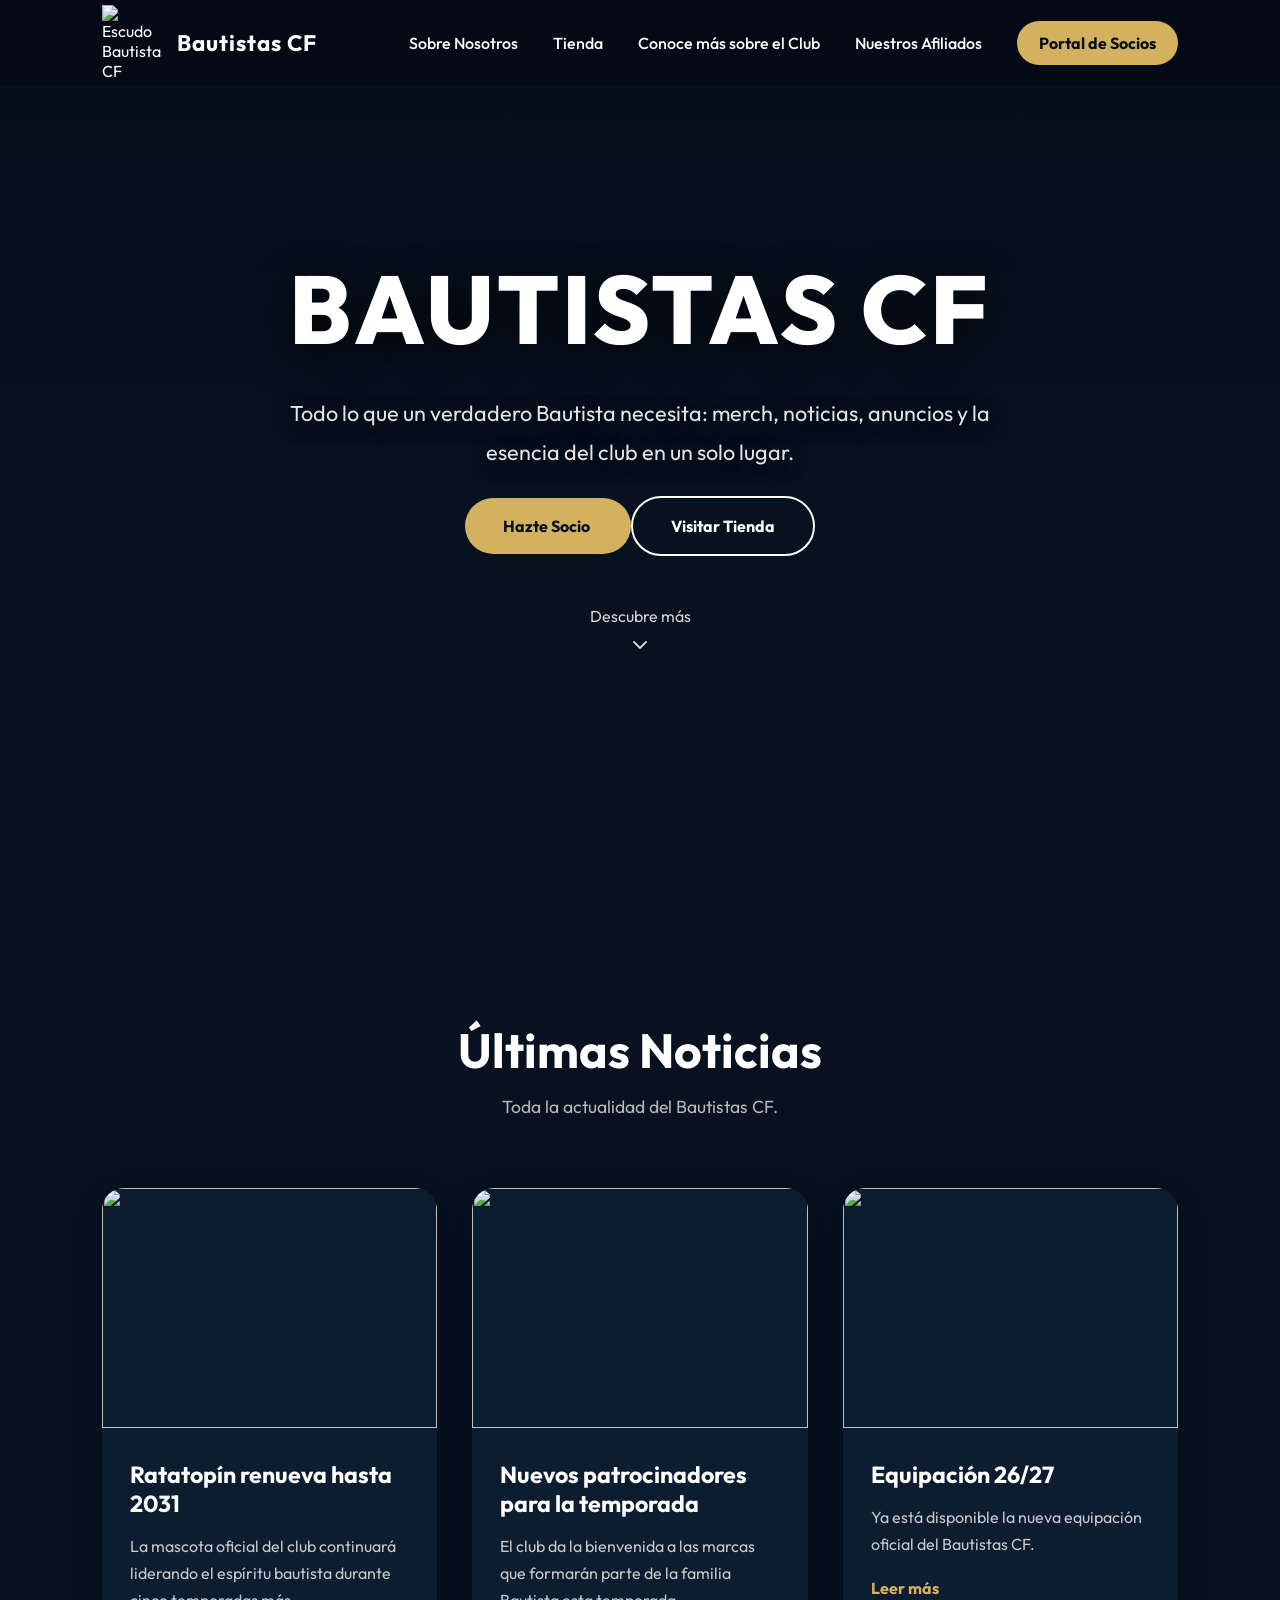
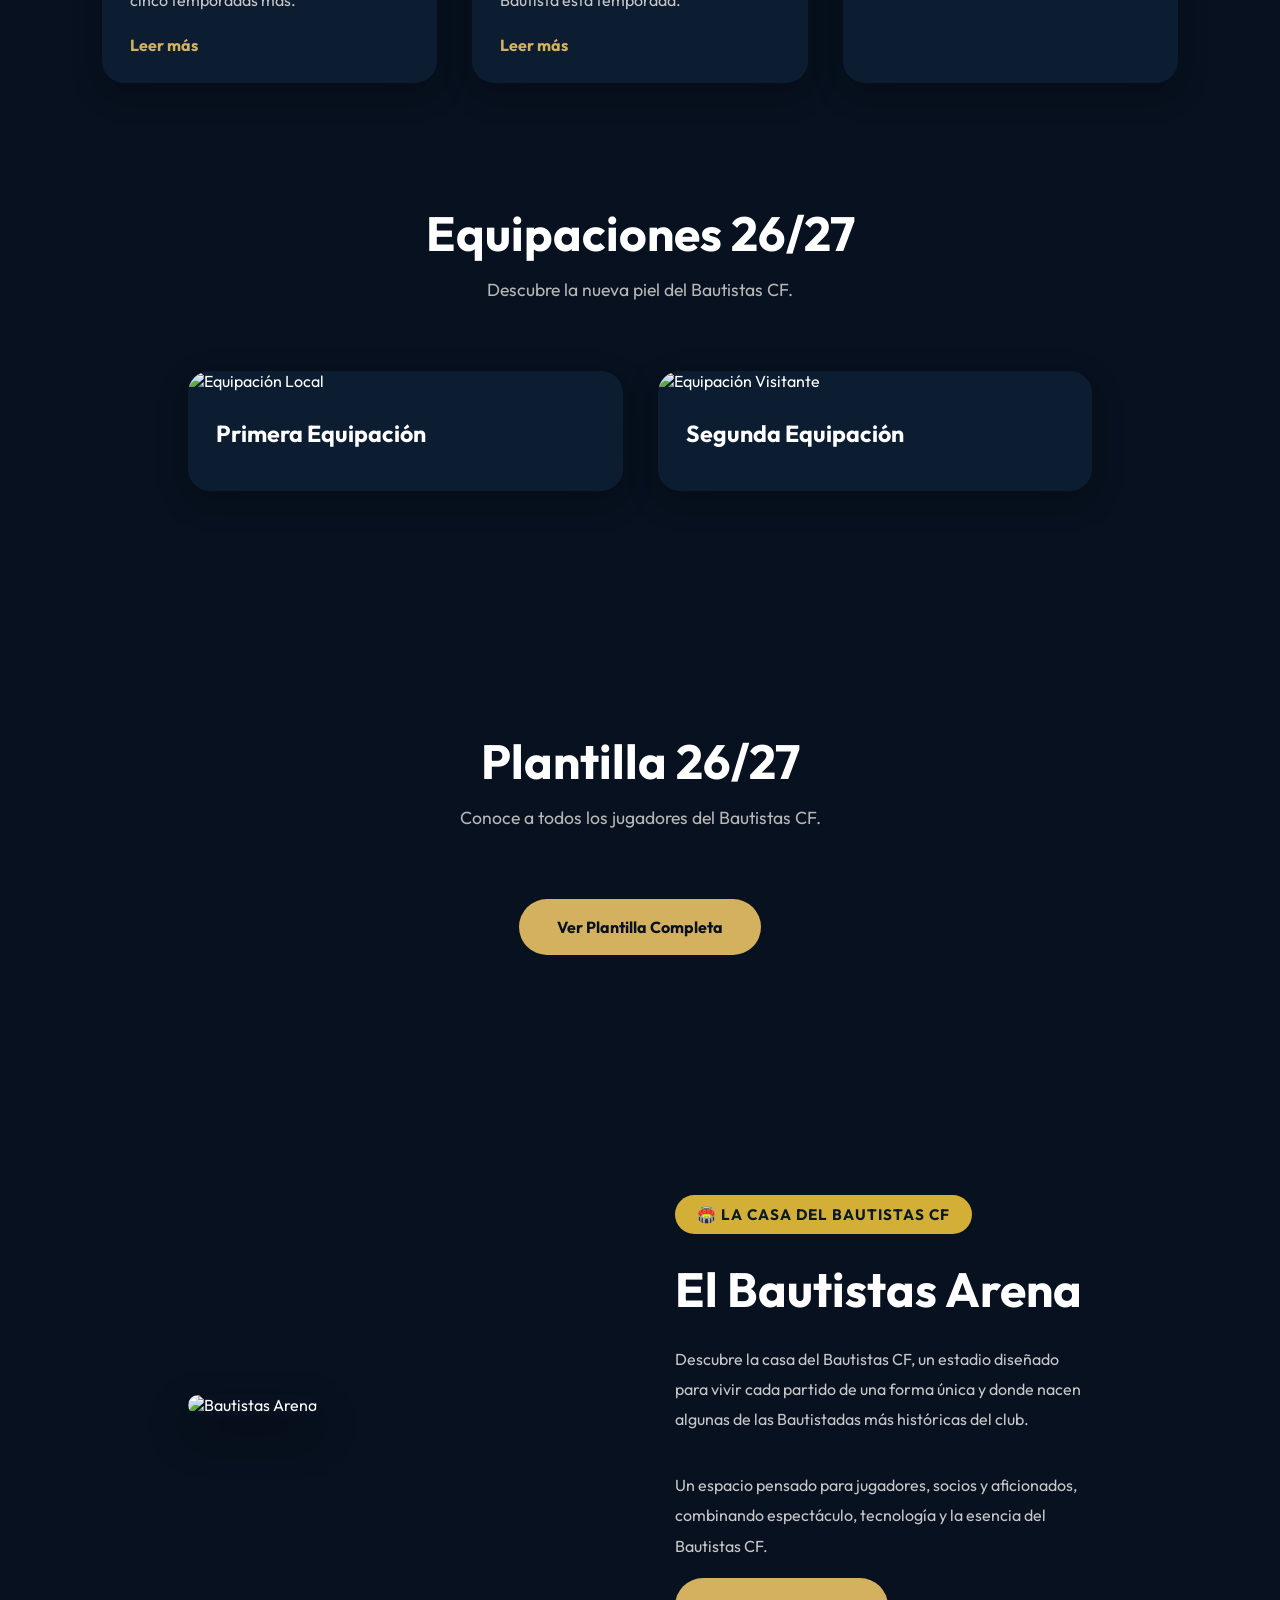
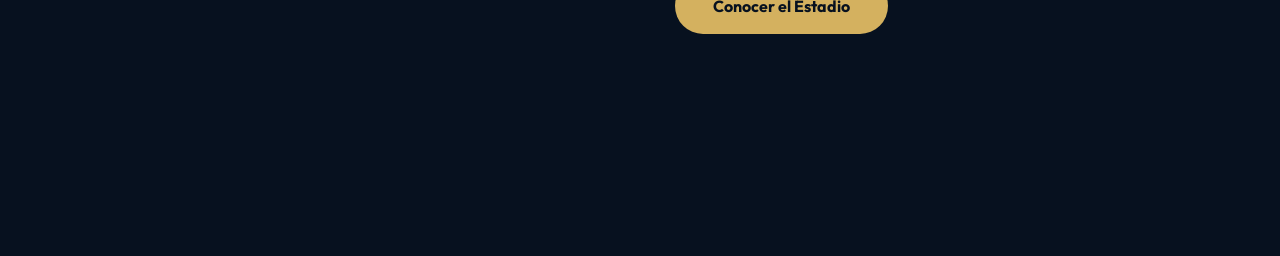
==== index.html @ 4113c3c7 "Add files via upload" ====
<!DOCTYPE html>
<html lang="es">

<head>
    <meta charset="UTF-8">
    <meta name="viewport" content="width=device-width, initial-scale=1.0">

    <title>Bautistas CF | Web Oficial</title>

    <meta name="description"
        content="Web Oficial de Bautistas CF. Noticias, tienda, estadio, plantilla, portal de socios, Ratatopín, Gordon Thompson y mucho más.">

    <link rel="icon" href="img/escudo.png">

    <!-- Google Fonts -->
    <link rel="preconnect" href="https://fonts.googleapis.com">
    <link rel="preconnect" href="https://fonts.gstatic.com" crossorigin>

    <link
        href="https://fonts.googleapis.com/css2?family=Outfit:wght@300;400;500;600;700;800&display=swap"
        rel="stylesheet">

    <!-- CSS -->
    <link rel="stylesheet" href="style.css">

    <!-- ICONOS -->
    <link rel="stylesheet"
        href="https://cdnjs.cloudflare.com/ajax/libs/font-awesome/6.7.2/css/all.min.css">
</head>

<body>

    <!-- ================= NAVBAR ================= -->

    <header class="navbar">

        <div class="logo">

            <img src="img/escudo.png" alt="Escudo Bautistas CF">

            <span>Bautistas CF</span>

        </div>

        <nav>

            <ul>

                <li><a href="#sobre">Sobre Nosotros</a></li>

                <li><a href="pages/tienda.html">Tienda</a>

                <li><a href="#club">Conoce más sobre el Club</a></li>

                <li><a href="#afiliados">Nuestros Afiliados</a></li>

                <li><a href="pages/portal.html" class="portal-btn">Portal de Socios</a></li>

            </ul>

        </nav>

    </header>

    <!-- ================= HERO ================= -->

   <section class="hero">

    <div class="hero-overlay"></div>

    <div class="hero-content">

        <h1>BAUTISTAS CF</h1>

        <p>
            Todo lo que un verdadero Bautista necesita:
            merch, noticias, anuncios y la esencia del club
            en un solo lugar.
        </p>

        <div class="hero-buttons">

            <a href="pages/portal.html" class="btn-primary">
                Hazte Socio
            </a>

            <a href="#tienda" class="btn-secondary">
                Visitar Tienda
            </a>

        </div>

        <div class="scroll-indicator">

            <span>Descubre más</span>

            <i class="fa-solid fa-chevron-down"></i>

        </div>

    </div>

</section>

    <!-- ================= NOTICIAS ================= -->

    <section class="section" id="noticias">

        <div class="section-title">

            <h2>Últimas Noticias</h2>

            <p>
                Toda la actualidad del Bautistas CF.
            </p>

        </div>

        <div class="cards">

            <article class="card">

                <img src="img/noticia1.png" alt="">

                <div class="card-content">

                    <h3>Ratatopín renueva hasta 2031</h3>

                    <p>
                        La mascota oficial del club continuará liderando el espíritu bautista durante cinco temporadas más.
                    </p>

                    <a href="pages2/noticia1.html">Leer más</a>

                </div>

            </article>

            <article class="card">

                <img src="img/noticia2.png" alt="">

                <div class="card-content">

                    <h3>Nuevos patrocinadores para la temporada</h3>

                    <p>
                        El club da la bienvenida a las marcas que formarán parte de la familia Bautista esta temporada.
                    </p>

                    <a href="pages2/noticia2.html">Leer más</a>

                </div>

            </article>

            <article class="card">

                <img src="img/noticia3.png" alt="">

                <div class="card-content">

                    <h3>Equipación 26/27</h3>

                    <p>
                        Ya está disponible la nueva equipación oficial del Bautistas CF.
                    </p>

                    <a href="pages2/noticia3.html">Leer más</a>

                </div>

            </article>

        </div>

    <!-- ================= EQUIPACIONES ================= -->

    <section class="section" id="equipaciones">

        <div class="section-title">

            <h2>Equipaciones 26/27</h2>

            <p>
                Descubre la nueva piel del Bautistas CF.
            </p>

        </div>

        <div class="cards">

            <article class="card">

                <img src="img/equipacion.1.png" alt="Equipación Local">

                <div class="card-content">

                    <h3>Primera Equipación</h3>

                </div>

            </article>

            <article class="card">

                <img src="img/equipacion.2.png" alt="Equipación Visitante">

                <div class="card-content">

                    <h3>Segunda Equipación</h3>

                </div>

            </article>

        </div>

    </section>

    <!-- ================= PLANTILLA ================= -->

    <section class="section" id="plantilla">

        <div class="section-title">

            <h2>Plantilla 26/27</h2>

            <p>
                Conoce a todos los jugadores del Bautistas CF.
            </p>

        </div>

        <div class="center-button">

            <a href="pages/plantilla.html" class="btn-primary">

                Ver Plantilla Completa

            </a>

        </div>

    </section>

    <!-- ================= ESTADIO ================= -->

<section class="section" id="estadio">

    <div class="two-columns">

        <div class="estadio-imagen">

            <img
                src="img/estadio.png"
                alt="Bautistas Arena">

        </div>


        <div class="estadio-info">

            <span class="tag-tienda">
                🏟️ LA CASA DEL BAUTISTAS CF
            </span>

            <h2>El Bautistas Arena</h2>

            <p>
                Descubre la casa del Bautistas CF, un estadio diseñado para
                vivir cada partido de una forma única y donde nacen algunas
                de las Bautistadas más históricas del club.
            </p>

            <p>
                Un espacio pensado para jugadores, socios y aficionados,
                combinando espectáculo, tecnología y la esencia del Bautistas CF.
            </p>

            <a
                href="pages/estadio.html"
                class="btn-primary">

                Conocer el Estadio

            </a>

        </div>

    </div>

</section>
---- style.css ----
/* ===========================================
   BAUTISTAS CF - WEB OFICIAL
=========================================== */

*{
    margin:0;
    padding:0;
    box-sizing:border-box;
}

html{
    scroll-behavior:smooth;
}

body{
    font-family:'Outfit',sans-serif;
    background:#07111f;
    color:#ffffff;
    overflow-x:hidden;
}

/* Scroll */

::-webkit-scrollbar{
    width:10px;
}

::-webkit-scrollbar-track{
    background:#08192c;
}

::-webkit-scrollbar-thumb{
    background:#1d4d8f;
    border-radius:20px;
}

::-webkit-scrollbar-thumb:hover{
    background:#2d6cc0;
}

/* ================= NAVBAR ================= */

.navbar{
    position:fixed;
    top:0;
    left:0;
    width:100%;
    height:85px;
    display:flex;
    justify-content:space-between;
    align-items:center;
    padding:0 8%;
    background:rgba(5,10,20,.75);
    backdrop-filter:blur(15px);
    z-index:1000;
    transition:.4s;
}

.logo{
    display:flex;
    align-items:center;
    gap:15px;
}

.logo img{
    width:60px;
}

.logo span{
    font-size:1.4rem;
    font-weight:700;
    letter-spacing:1px;
}

nav ul{
    display:flex;
    gap:35px;
    list-style:none;
}

nav a{
    color:white;
    text-decoration:none;
    font-weight:500;
    transition:.3s;
}

nav a:hover{
    color:#d4b15f;
}

.portal-btn{
    padding:12px 22px;
    background:#d4b15f;
    color:#07111f;
    border-radius:40px;
    font-weight:700;
}

.portal-btn:hover{
    transform:translateY(-3px);
}

/* ================= HERO ================= */

.hero{
    position:relative;
    min-height:100vh;
    display:flex;
    justify-content:center;
    align-items:center;
    text-align:center;
    overflow:hidden;
    background:url("img/hero-bg.png") center 20%/cover no-repeat;
}

.hero::before{
    content:"";
    position:absolute;
    inset:0;
    background:linear-gradient(
        to bottom,
        rgba(5,12,22,.70),
        rgba(7,17,31,.82),
        rgba(7,17,31,.96)
    );
}

.hero-overlay{
    display:none;
}

.hero-content{
    position:relative;
    z-index:5;
    width:90%;
    max-width:900px;
    animation:fadeUp 1.2s ease;
}

.hero h1{
    font-size:6rem;
    font-weight:800;
    letter-spacing:3px;
    margin-bottom:25px;
    text-shadow:0 10px 40px rgba(0,0,0,.8);
}

.hero p{
    font-size:1.35rem;
    line-height:1.8;
    max-width:700px;
    margin:0 auto 45px;
    color:#e4e4e4;
    text-shadow:0 5px 20px rgba(0,0,0,.8);
}
/* Botones */

.btn-primary,
.btn-secondary{
    padding:18px 38px;
    border-radius:50px;
    text-decoration:none;
    font-weight:700;
    transition:.35s;
}

.btn-primary{
    background:#d4b15f;
    color:#07111f;
}

.btn-secondary{
    border:2px solid white;
    color:white;
}

.btn-primary:hover,
.btn-secondary:hover{
    transform:translateY(-6px);
    box-shadow:0 15px 35px rgba(0,0,0,.35);
}

/* Scroll */

.scroll-indicator{
    margin-top:70px;
    display:flex;
    flex-direction:column;
    gap:10px;
    align-items:center;
    color:#d4d4d4;
    animation:bounce 2s infinite;
}

/* ================= SECCIONES ================= */

.section{
    padding:120px 8%;
}

.section-title{
    text-align:center;
    margin-bottom:70px;
}

.section-title h2{
    font-size:3rem;
    margin-bottom:15px;
}

.section-title p{
    color:#b7b7b7;
    font-size:1.1rem;
}/* ================= CARDS ================= */

.cards{
    display:grid;
    grid-template-columns:repeat(auto-fit,minmax(320px,1fr));
    gap:35px;
}

.card,
.product-card{
    background:#0d1d31;
    border-radius:22px;
    overflow:hidden;
    transition:.35s;
    box-shadow:0 10px 30px rgba(0,0,0,.25);
}

.card:hover,
.product-card:hover{
    transform:translateY(-12px);
    box-shadow:0 20px 45px rgba(0,0,0,.45);
}

.card img,
.product-card img{
    width:100%;
    height:240px;
    object-fit:cover;
}

.card-content{
    padding:28px;
}

.card-content h3{
    margin-bottom:15px;
    font-size:1.45rem;
}

.card-content p{
    color:#c7c7c7;
    line-height:1.7;
    margin-bottom:20px;
}

.card-content a{
    color:#d4b15f;
    text-decoration:none;
    font-weight:700;
}

.product-card{
    text-align:center;
    padding-bottom:30px;
}

.product-card h3{
    margin:25px 20px 10px;
    font-size:1.4rem;
}

.product-card span{
    display:block;
    color:#d4b15f;
    font-size:1.2rem;
    font-weight:700;
    margin-bottom:25px;
}

.product-card a{
    display:inline-block;
    padding:14px 30px;
    border-radius:40px;
    background:#d4b15f;
    color:#07111f;
    text-decoration:none;
    font-weight:700;
    transition:.3s;
}

.product-card a:hover{
    transform:scale(1.05);
}

/* ================= DOS COLUMNAS ================= */

.two-columns{
    display:grid;
    grid-template-columns:1fr 1fr;
    gap:70px;
    align-items:center;
}

.two-columns img{
    width:100%;
    border-radius:25px;
    box-shadow:0 20px 40px rgba(0,0,0,.35);
}

.two-columns h2{
    font-size:3rem;
    margin-bottom:25px;
}

.two-columns p{
    color:#c7c7c7;
    line-height:1.9;
    margin-bottom:35px;
}

.center-button{
    display:flex;
    justify-content:center;
}

/* ================= FOOTER ================= */

footer{
    background:#050d18;
    padding:60px 8%;
    text-align:center;
    border-top:1px solid rgba(255,255,255,.08);
}

footer h3{
    margin-bottom:15px;
    font-size:1.8rem;
}

footer p{
    color:#a9a9a9;
    margin-bottom:12px;
}

footer a{
    color:#d4b15f;
    text-decoration:none;
}

footer a:hover{
    text-decoration:underline;
}

/* ================= ANIMACIONES ================= */

@keyframes float{

    0%{
        transform:translateY(0px);
    }

    50%{
        transform:translateY(-12px);
    }

    100%{
        transform:translateY(0px);
    }

}

@keyframes bounce{

    0%,20%,50%,80%,100%{
        transform:translateY(0);
    }

    40%{
        transform:translateY(-10px);
    }

    60%{
        transform:translateY(-5px);
    }

}

/* ================= RESPONSIVE ================= */

@media(max-width:1100px){

    .navbar{
        padding:0 5%;
    }

    nav ul{
        gap:18px;
    }

}

@media(max-width:900px){

    .hero h1{
        font-size:3.3rem;
    }

    .hero-logo{
        width:170px;
    }

    .two-columns{
        grid-template-columns:1fr;
    }

    .navbar{
        flex-direction:column;
        height:auto;
        padding:20px;
    }

    nav ul{
        flex-wrap:wrap;
        justify-content:center;
        margin-top:20px;
    }

}

@media(max-width:600px){

    .hero h1{
        font-size:2.6rem;
    }

    .hero p{
        font-size:1rem;
    }

    .section{
        padding:90px 6%;
    }

    .section-title h2{
        font-size:2.2rem;
    }

    .btn-primary,
    .btn-secondary{
        width:100%;
        text-align:center;
    }

}
/*====================================================

            PÁGINA DE NOTICIAS

====================================================*/

.hero-noticia{
    position:relative;
    width:100%;
    height:70vh;
    overflow:hidden;
    display:flex;
    justify-content:center;
    align-items:flex-end;
}

.hero-noticia img{
    position:absolute;
    inset:0;
    width:100%;
    height:100%;
    object-fit:cover;
}

.hero-noticia-overlay{
    position:relative;
    z-index:2;
    width:100%;
    padding:80px 10%;
    background:linear-gradient(to top,
    rgba(6,12,22,.96),
    rgba(6,12,22,.55),
    transparent);
}

.categoria{
    display:inline-block;
    padding:8px 18px;
    background:#d4b15f;
    color:#08111d;
    font-weight:700;
    border-radius:30px;
    margin-bottom:20px;
    letter-spacing:.5px;
}

.hero-noticia h1{
    font-size:3.7rem;
    line-height:1.15;
    margin-bottom:20px;
}

.descripcion{
    max-width:800px;
    font-size:1.25rem;
    color:#d8d8d8;
    line-height:1.7;
    margin-bottom:30px;
}

.info-noticia{
    display:flex;
    gap:30px;
    flex-wrap:wrap;
    color:#bdbdbd;
    font-size:1rem;
}

.info-noticia span{
    display:flex;
    align-items:center;
    gap:8px;
}/*====================================================

        CONTENIDO DE LA NOTICIA

====================================================*/

.contenido-noticia{

    width:90%;
    max-width:950px;
    margin:80px auto;

}

.contenido-noticia p{

    font-size:1.15rem;
    line-height:2;
    color:#d9d9d9;
    margin-bottom:30px;

}

.contenido-noticia h2{

    font-size:2rem;
    margin:60px 0 25px;
    color:white;

}

.contenido-noticia strong{

    color:#d4b15f;

}

.contenido-noticia img{

    width:100%;
    border-radius:20px;
    margin:40px 0;
    box-shadow:0 20px 45px rgba(0,0,0,.35);

}

blockquote{

    margin:50px 0;
    padding:35px;
    border-left:5px solid #d4b15f;
    background:#0f1d2f;
    border-radius:15px;
    font-size:1.35rem;
    line-height:1.8;
    font-style:italic;
    color:#ffffff;

}

.volver{

    margin-top:70px;
    text-align:center;

}

.volver .btn-primary{

    display:inline-block;
    text-decoration:none;

}

/*====================================================

            ANIMACIONES

====================================================*/

.hero-noticia img{

    animation:zoomHero 12s ease-in-out infinite alternate;

}

.hero-noticia-overlay{

    animation:fadeUp 1s ease;

}

.contenido-noticia{

    animation:fadeUp .8s ease;

}

@keyframes zoomHero{

    from{

        transform:scale(1);

    }

    to{

        transform:scale(1.08);

    }

}

/*====================================================

            RESPONSIVE

====================================================*/

@media(max-width:900px){

    .hero-noticia{

        height:60vh;

    }

    .hero-noticia h1{

        font-size:2.5rem;

    }

    .descripcion{

        font-size:1.05rem;

    }

    .contenido-noticia p{

        font-size:1.05rem;

    }

}

@media(max-width:600px){

    .hero-noticia{

        height:55vh;

    }

    .hero-noticia-overlay{

        padding:50px 7%;

    }

    .hero-noticia h1{

        font-size:2rem;

    }

    blockquote{

        padding:25px;
        font-size:1.1rem;

    }

}
/*====================================================

            HERO TIENDA

====================================================*/

.hero-tienda{

    position:relative;
    width:100%;
    height:75vh;

    display:flex;
    justify-content:center;
    align-items:center;

    overflow:hidden;

    background:url("../img/tienda-banner.jpg") center center/cover no-repeat;

}

.hero-tienda::before{

    content:"";
    position:absolute;
    inset:0;

    background:linear-gradient(
        rgba(5,15,30,.75),
        rgba(5,15,30,.55),
        rgba(5,15,30,.88)
    );

}

.hero-tienda-overlay{

    position:relative;
    z-index:2;

    width:90%;
    max-width:900px;

    text-align:center;

}

.tag-tienda{

    display:inline-block;

    padding:10px 22px;

    margin-bottom:25px;

    border-radius:40px;

    background:#d4af37;

    color:#081827;

    font-weight:700;

    letter-spacing:1px;

    font-size:.95rem;

}

.hero-tienda h1{

    font-size:4.2rem;

    color:white;

    margin-bottom:25px;

    line-height:1.15;

}

.hero-tienda p{

    max-width:750px;

    margin:0 auto 40px;

    color:#d9d9d9;

    font-size:1.25rem;

    line-height:1.8;

}

.hero-tienda .btn-primary{

    padding:16px 40px;

    font-size:1.05rem;

    border-radius:50px;

}

/*====================================================

        EFECTOS HERO

====================================================*/

.hero-tienda{

    animation:zoomHero 12s ease-in-out infinite alternate;

}

.hero-tienda h1{

    animation:fadeUp .8s ease;

}

.hero-tienda p{

    animation:fadeUp 1s ease;

}

.hero-tienda .btn-primary{

    animation:fadeUp 1.2s ease;

}/*====================================================

            TARJETAS DE PRODUCTOS

====================================================*/

.product-card{

    position:relative;

    background:#0f1d2f;

    border:1px solid rgba(255,255,255,.05);

    border-radius:22px;

    overflow:hidden;

    text-align:center;

    transition:.35s;

    box-shadow:0 10px 30px rgba(0,0,0,.25);

}

.product-card:hover{

    transform:translateY(-10px);

    box-shadow:0 25px 45px rgba(0,0,0,.45);

    border-color:#d4af37;

}

.product-card img{

    width:100%;

    height:280px;

    object-fit:cover;

    transition:.4s;

}

.product-card:hover img{

    transform:scale(1.05);

}

.product-card h3{

    color:#fff;

    font-size:1.3rem;

    margin:22px 20px 12px;

}

.precio{

    display:block;

    color:#d4af37;

    font-size:1.4rem;

    font-weight:700;

    margin-bottom:22px;

}

.product-card a{

    display:inline-block;

    margin-bottom:28px;

    padding:13px 28px;

    background:#1c6dd0;

    color:white;

    border-radius:40px;

    text-decoration:none;

    font-weight:600;

    transition:.3s;

}

.product-card a:hover{

    background:#d4af37;

    color:#081827;

}

/*====================================================

                ETIQUETAS

====================================================*/

.badge{

    position:absolute;

    top:18px;

    left:18px;

    z-index:10;

    padding:8px 16px;

    border-radius:25px;

    color:white;

    font-size:.8rem;

    font-weight:700;

    letter-spacing:.8px;

}

.nuevo{

    background:#22c55e;

}

.bestseller{

    background:#d4af37;

    color:#081827;

}

.limitado{

    background:#ef4444;

}

.premium{

    background:#8b5cf6;

}

/*====================================================

            GRID PRODUCTOS

====================================================*/

.cards{

    display:grid;

    grid-template-columns:repeat(auto-fit,minmax(260px,1fr));

    gap:35px;

    margin-top:50px;

}/*====================================================

        PRODUCTO DESTACADO

====================================================*/

.producto-destacado{

    width:90%;
    max-width:1400px;

    margin:100px auto;

    display:grid;
    grid-template-columns:1fr 1fr;
    gap:60px;

    align-items:center;

    background:#0f1d2f;

    border-radius:30px;

    padding:60px;

    border:1px solid rgba(255,255,255,.08);

    overflow:hidden;

}

.destacado-texto span{

    display:inline-block;

    padding:8px 18px;

    border-radius:30px;

    background:#d4af37;

    color:#081827;

    font-weight:700;

    margin-bottom:25px;

}

.destacado-texto h2{

    font-size:3rem;

    color:#fff;

    margin-bottom:25px;

}

.destacado-texto p{

    color:#d7d7d7;

    line-height:1.9;

    font-size:1.1rem;

    margin-bottom:35px;

}

.destacado-imagen{

    text-align:center;

}

.destacado-imagen img{

    width:100%;
    max-width:500px;

    border-radius:25px;

    transition:.4s;

    box-shadow:0 20px 40px rgba(0,0,0,.35);

}

.destacado-imagen img:hover{

    transform:scale(1.05) rotate(-2deg);

}

/*====================================================
    BENEFICIOS

====================================================*/

.beneficios{

    width:90%;
    max-width:1200px;

    margin:60px auto 0;

    display:grid;

    grid-template-columns:repeat(auto-fit,minmax(220px,1fr));

    gap:30px;

}

.beneficio{

    background:#0f1d2f;

    border-radius:20px;

    padding:35px 25px;

    text-align:center;

    transition:.35s;

    border:1px solid rgba(255,255,255,.05);

}

.beneficio:hover{

    transform:translateY(-8px);

    border-color:#d4af37;

}

.beneficio i{

    font-size:2.8rem;

    color:#d4af37;

    margin-bottom:20px;

}

.beneficio h3{

    color:#fff;

    font-size:1.25rem;

}

/*====================================================

            RESPONSIVE

====================================================*/

@media(max-width:900px){

    .hero-tienda h1{

        font-size:2.8rem;

    }

    .producto-destacado{

        grid-template-columns:1fr;

        text-align:center;

        padding:40px;

    }

    .destacado-texto h2{

        font-size:2.2rem;

    }

}/*====================================================

            ANIMACIONES

====================================================*/

.product-card,
.beneficio,
.producto-destacado{

    animation:fadeUp .8s ease both;

}

.product-card:nth-child(2){

    animation-delay:.1s;

}

.product-card:nth-child(3){

    animation-delay:.2s;

}

.product-card:nth-child(4){

    animation-delay:.3s;

}

.product-card:hover .precio{

    color:#ffd86b;

}

.product-card:hover h3{

    color:#d4af37;

}

.badge{

    box-shadow:0 8px 18px rgba(0,0,0,.25);

}

/*====================================================

            SCROLLBAR

====================================================*/

::-webkit-scrollbar{

    width:10px;

}

::-webkit-scrollbar-track{

    background:#081827;

}

::-webkit-scrollbar-thumb{

    background:#d4af37;

    border-radius:20px;

}

::-webkit-scrollbar-thumb:hover{

    background:#f1c85d;

}

/*====================================================

            FOOTER TIENDA

====================================================*/

footer{

    margin-top:100px;

    padding:60px 20px;

    text-align:center;

    background:#06111d;

    border-top:1px solid rgba(255,255,255,.08);

}

footer h3{

    color:#fff;

    font-size:2rem;

    margin-bottom:15px;

}

footer p{

    color:#a9b2be;

    margin:8px 0;

}

/*====================================================

            RESPONSIVE EXTRA

====================================================*/

@media (max-width:768px){

    .hero-tienda{

        height:60vh;

    }

    .hero-tienda h1{

        font-size:2.3rem;

    }

    .hero-tienda p{

        font-size:1rem;

        line-height:1.7;

    }

    .cards{

        grid-template-columns:1fr;

    }

    .product-card img{

        height:240px;

    }

    .beneficios{

        grid-template-columns:1fr;

    }

    .producto-destacado{

        padding:30px;

    }

}

@media (max-width:480px){

    .hero-tienda{

        height:55vh;

    }

    .hero-tienda h1{

        font-size:1.9rem;

    }

    .tag-tienda{

        font-size:.8rem;

        padding:8px 18px;

    }

    .btn-primary{

        width:100%;

        text-align:center;

    }

}
/* =========================================================
   BAUTISTAS ARENA
   Diseño adaptado al estilo general de Bautistas CF
========================================================= */


/* =========================================================
   HERO
========================================================= */

.stadium-hero {
    min-height: 78vh;
    display: flex;
    align-items: center;
    position: relative;
    overflow: hidden;

    background:
        linear-gradient(
            90deg,
            rgba(8, 24, 39, 0.96) 0%,
            rgba(8, 24, 39, 0.82) 45%,
            rgba(8, 24, 39, 0.35) 100%
        ),
        url("img/estadio.jpg") center / cover no-repeat;
}

.stadium-hero-content {
    max-width: 700px;
    padding: 100px 7%;
}

.stadium-tag {
    display: inline-block;
    margin-bottom: 18px;

    color: #d4af37;

    font-size: 0.8rem;
    font-weight: 700;
    letter-spacing: 2px;
}

.stadium-hero h1 {
    margin: 0 0 25px;

    font-size: clamp(3.5rem, 7vw, 6.5rem);
    line-height: 0.9;
    font-weight: 800;
}

.stadium-hero h1 span {
    color: #d4af37;
}

.stadium-hero p {
    max-width: 520px;

    color: #c3d0da;

    font-size: 1.05rem;
    line-height: 1.7;

    margin-bottom: 30px;
}


/* =========================================================
   BOTÓN
========================================================= */

.stadium-button {
    display: inline-block;

    padding: 13px 25px;

    background: #d4af37;
    color: #081827;

    border-radius: 6px;

    text-decoration: none;

    font-size: 0.9rem;
    font-weight: 700;

    transition: 0.3s ease;
}

.stadium-button:hover {
    transform: translateY(-3px);

    box-shadow:
        0 8px 25px rgba(212, 175, 55, 0.25);
}


/* =========================================================
   INTRODUCCIÓN
========================================================= */

.stadium-intro {
    display: grid;
    grid-template-columns: 1fr 1fr;

    gap: 55px;

    align-items: center;

    padding: 90px 7%;

    background: #081827;
}

.stadium-intro-image {
    overflow: hidden;

    border-radius: 12px;

    border: 1px solid rgba(212, 175, 55, 0.15);
}

.stadium-intro-image img {
    display: block;

    width: 100%;

    transition: transform 0.5s ease;
}

.stadium-intro-image:hover img {
    transform: scale(1.04);
}

.stadium-intro-text h2 {
    margin: 10px 0 25px;

    font-size: clamp(2.5rem, 5vw, 4rem);
    line-height: 1;

    font-weight: 800;
}

.stadium-intro-text h2 span {
    color: #d4af37;
}

.stadium-intro-text p {
    max-width: 550px;

    color: #aebdca;

    line-height: 1.7;

    margin-bottom: 15px;
}


/* =========================================================
   ETIQUETAS DE SECCIÓN
========================================================= */

.section-label {
    color: #d4af37;

    font-size: 0.78rem;
    font-weight: 700;

    letter-spacing: 2px;
}


/* =========================================================
   ESTADÍSTICAS
========================================================= */

.stadium-stats {
    display: grid;

    grid-template-columns: repeat(4, 1fr);

    background: #102436;

    border-top: 1px solid rgba(255,255,255,0.05);
    border-bottom: 1px solid rgba(255,255,255,0.05);
}

.stadium-stat {
    padding: 38px 20px;

    text-align: center;

    border-right: 1px solid rgba(255,255,255,0.07);

    transition: 0.3s ease;
}

.stadium-stat:last-child {
    border-right: none;
}

.stadium-stat:hover {
    background: #162b3d;
}

.stat-number {
    display: block;

    margin-bottom: 7px;

    color: #d4af37;

    font-size: 2.3rem;
    font-weight: 800;
}

.stat-label {
    color: #9eafbd;

    font-size: 0.72rem;

    letter-spacing: 1.5px;
}


/* =========================================================
   CARACTERÍSTICAS
========================================================= */

.stadium-features {
    padding: 90px 7%;

    background: #0b1d2d;
}

.section-heading {
    text-align: center;

    margin-bottom: 50px;
}

.section-heading h2 {
    margin: 10px 0 0;

    font-size: clamp(2.3rem, 5vw, 4rem);

    line-height: 1;

    font-weight: 800;
}

.section-heading h2 span {
    color: #d4af37;
}


/* =========================================================
   CUADRADOS INTERACTIVOS
========================================================= */

.features-grid {
    display: grid;

    grid-template-columns: repeat(3, 1fr);

    gap: 20px;
}

.feature-card {
    position: relative;

    min-height: 260px;

    padding: 30px;

    display: flex;
    flex-direction: column;
    justify-content: flex-end;

    overflow: hidden;

    background: #102436;

    border: 1px solid rgba(255,255,255,0.07);

    border-radius: 10px;

    cursor: pointer;

    transition:
        transform 0.3s ease,
        border-color 0.3s ease,
        box-shadow 0.3s ease,
        background 0.3s ease;
}


/* Brillo */

.feature-card::before {
    content: "";

    position: absolute;

    width: 170px;
    height: 170px;

    top: -90px;
    right: -90px;

    background: rgba(212,175,55,0.18);

    border-radius: 50%;

    filter: blur(35px);

    opacity: 0;

    transition: 0.4s ease;
}


/* Línea dorada */

.feature-card::after {
    content: "";

    position: absolute;

    left: 0;
    bottom: 0;

    width: 0;
    height: 3px;

    background: #d4af37;

    transition: width 0.4s ease;
}


/* Hover */

.feature-card:hover {
    transform: translateY(-6px);

    background: #142c40;

    border-color: rgba(212,175,55,0.45);

    box-shadow:
        0 12px 30px rgba(0,0,0,0.3),
        0 0 20px rgba(212,175,55,0.08);
}

.feature-card:hover::before {
    opacity: 1;
}

.feature-card:hover::after {
    width: 100%;
}


/* =========================================================
   ICONOS
========================================================= */

.feature-icon {
    position: absolute;

    top: 27px;
    left: 30px;

    font-size: 2rem;

    transition:
        transform 0.3s ease,
        filter 0.3s ease;
}

.feature-card:hover .feature-icon {
    transform: scale(1.15);

    filter:
        drop-shadow(0 0 8px rgba(212,175,55,0.5));
}


/* =========================================================
   TEXTO DE TARJETAS
========================================================= */

.feature-card h3 {
    position: relative;
    z-index: 2;

    margin: 0 0 10px;

    font-size: 1.1rem;
    font-weight: 700;
}

.feature-card p {
    position: relative;
    z-index: 2;

    margin: 0;

    color: #9eafbd;

    font-size: 0.9rem;

    line-height: 1.6;
}


/* =========================================================
   EXPERIENCIA
========================================================= */

.stadium-experience {
    min-height: 550px;

    display: flex;
    align-items: center;

    padding: 90px 7%;

    background:
        linear-gradient(
            90deg,
            rgba(8,24,39,0.96),
            rgba(8,24,39,0.55)
        ),
        url("img/estadio.jpg") center / cover no-repeat;
}

.experience-content {
    max-width: 600px;
}

.stadium-experience h2 {
    margin: 10px 0 25px;

    font-size: clamp(2.5rem, 5vw, 4rem);

    line-height: 1;

    font-weight: 800;
}

.stadium-experience h2 span {
    color: #d4af37;
}

.stadium-experience p {
    color: #c3d0da;

    line-height: 1.7;

    margin-bottom: 15px;
}


/* =========================================================
   ZONAS DEL ESTADIO
========================================================= */

.stadium-zones {
    padding: 90px 7%;

    background: #081827;
}

.stadium-zones h2 {
    margin: 10px 0 0;

    font-size: clamp(2.3rem, 5vw, 4rem);

    line-height: 1;

    font-weight: 800;
}

.stadium-zones h2 span {
    color: #d4af37;
}

.zones-grid {
    display: grid;

    grid-template-columns: repeat(2, 1fr);

    gap: 20px;

    margin-top: 50px;
}


/* =========================================================
   TARJETAS DE ZONAS
========================================================= */

.zone-card {
    position: relative;

    min-height: 390px;

    overflow: hidden;

    border-radius: 10px;

    border: 1px solid rgba(255,255,255,0.07);

    cursor: pointer;

    transition:
        transform 0.35s ease,
        border-color 0.35s ease,
        box-shadow 0.35s ease;
}

.zone-card img {
    width: 100%;
    height: 100%;

    min-height: 390px;

    object-fit: cover;

    display: block;

    transition:
        transform 0.5s ease,
        filter 0.5s ease;
}

.zone-card::after {
    content: "";

    position: absolute;

    inset: 0;

    background:
        linear-gradient(
            to top,
            rgba(8,24,39,0.95),
            rgba(8,24,39,0.15)
        );
}

.zone-card-content {
    position: absolute;

    z-index: 2;

    left: 28px;
    right: 28px;
    bottom: 25px;
}

.zone-card-content > span {
    color: #d4af37;

    font-size: 0.75rem;

    font-weight: 700;

    letter-spacing: 1px;
}

.zone-card h3 {
    margin: 7px 0;

    font-size: 1.7rem;

    font-weight: 800;
}

.zone-card p {
    max-width: 450px;

    margin: 0;

    color: #c3d0da;

    line-height: 1.5;
}

.zone-card:hover {
    transform: translateY(-6px);

    border-color: rgba(212,175,55,0.5);

    box-shadow:
        0 15px 35px rgba(0,0,0,0.35);
}

.zone-card:hover img {
    transform: scale(1.06);

    filter: brightness(1.08);
}


/* =========================================================
   CTA FINAL
========================================================= */

.stadium-cta {
    padding: 100px 7%;

    text-align: center;

    background: #102436;
}

.stadium-cta-content {
    max-width: 700px;

    margin: auto;
}

.stadium-cta h2 {
    margin: 10px 0 20px;

    font-size: clamp(2.7rem, 5vw, 4.5rem);

    line-height: 0.95;

    font-weight: 800;
}

.stadium-cta h2 span {
    color: #d4af37;
}

.stadium-cta p {
    color: #aebdca;

    margin-bottom: 30px;
}


/* =========================================================
   FOOTER
========================================================= */

.footer {
    padding: 30px 7%;

    text-align: center;

    background: #050f18;

    color: #718291;

    font-size: 0.8rem;
}


/* =========================================================
   RESPONSIVE
========================================================= */

@media (max-width: 900px) {

    .stadium-intro {
        grid-template-columns: 1fr;
    }

    .features-grid {
        grid-template-columns: repeat(2, 1fr);
    }

    .stadium-stats {
        grid-template-columns: repeat(2, 1fr);
    }

    .zones-grid {
        grid-template-columns: 1fr;
    }

}


@media (max-width: 600px) {

    .stadium-hero-content {
        padding: 80px 6%;
    }

    .features-grid {
        grid-template-columns: 1fr;
    }

    .stadium-stats {
        grid-template-columns: 1fr;
    }

    .stadium-stat {
        border-right: none;

        border-bottom:
            1px solid rgba(255,255,255,0.07);
    }

    .stadium-hero h1 {
        font-size: 3.5rem;
    }

}/* =========================================================
   TARJETA SELECCIONADA
========================================================= */

.feature-card.selected {
    transform: translateY(-8px);

    background: #162b3d;

    border-color: #d4af37;

    box-shadow:
        0 15px 40px rgba(0, 0, 0, 0.35),
        0 0 35px rgba(212, 175, 55, 0.18);
}

.feature-card.selected::before {
    opacity: 1;
}

.feature-card.selected::after {
    width: 100%;
}

.feature-card.selected .feature-icon {
    transform: scale(1.15);

    filter:
        drop-shadow(0 0 12px rgba(212, 175, 55, 0.6));
}
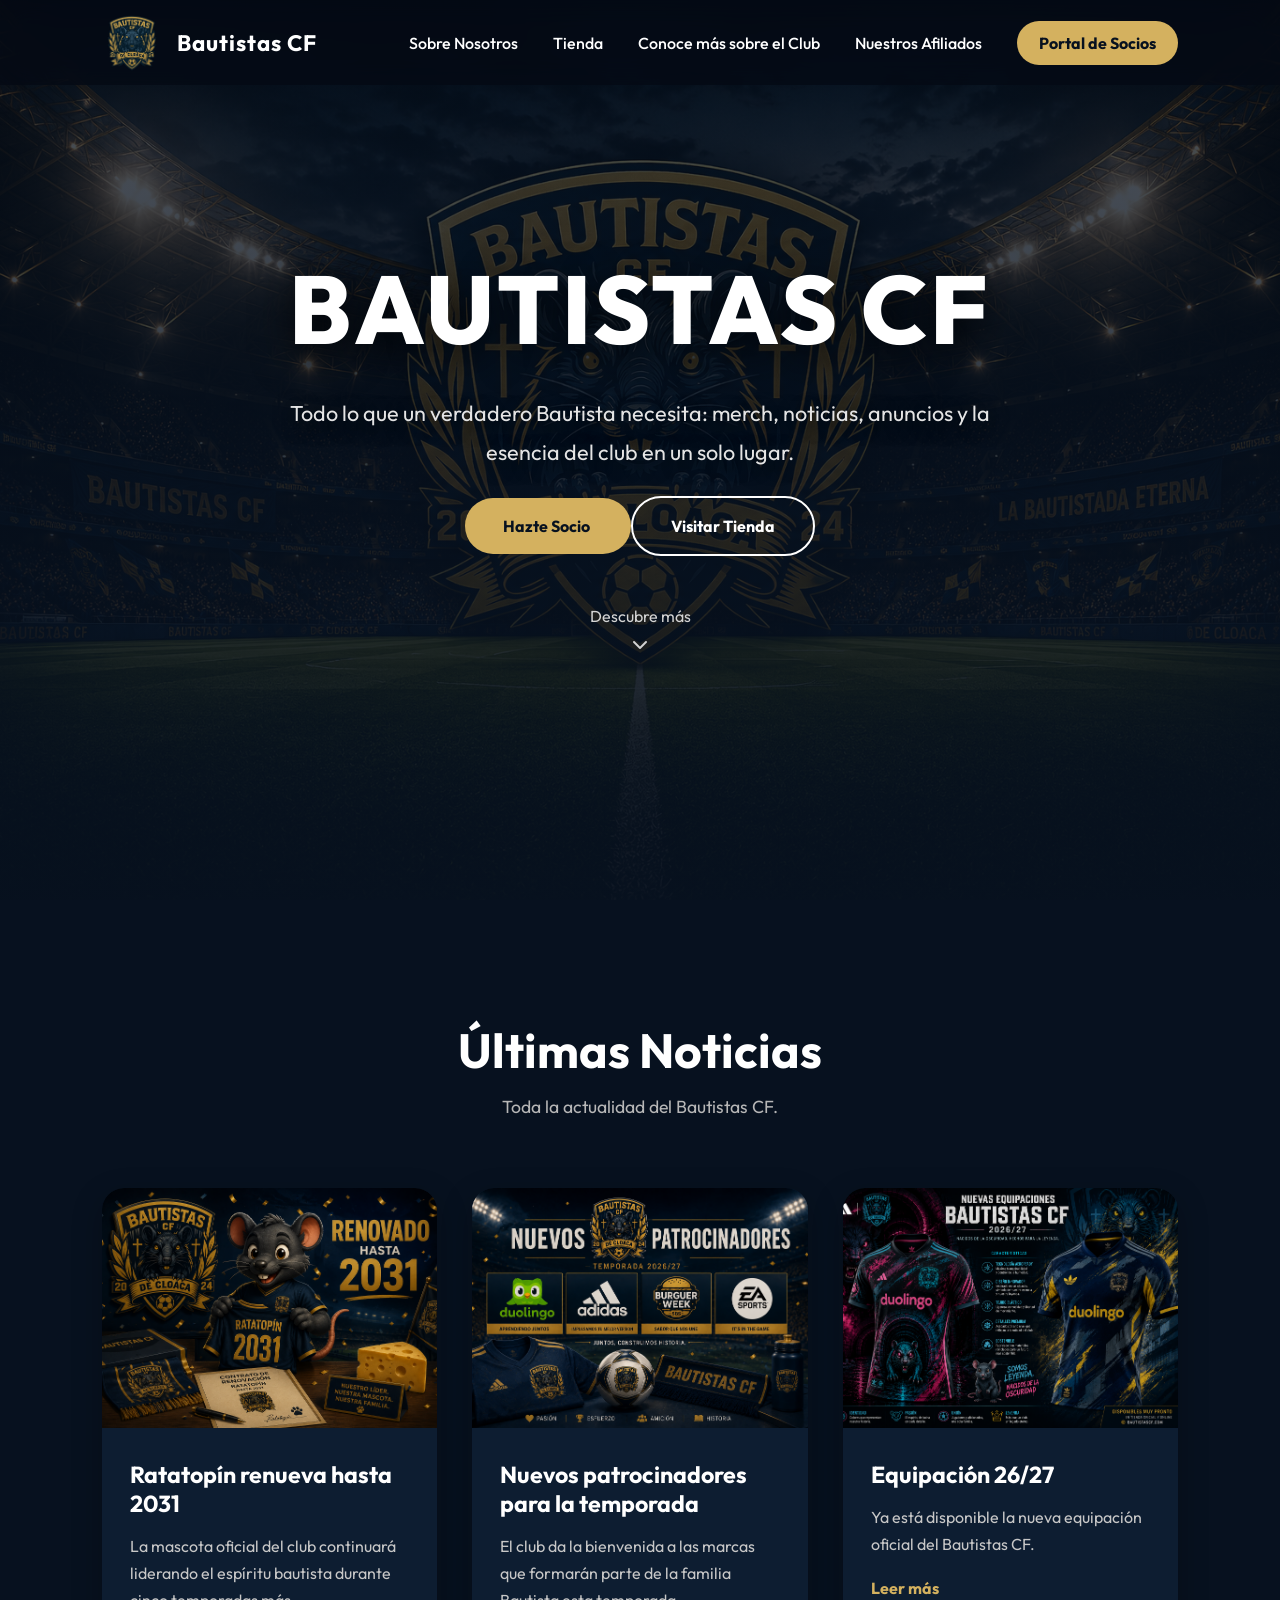
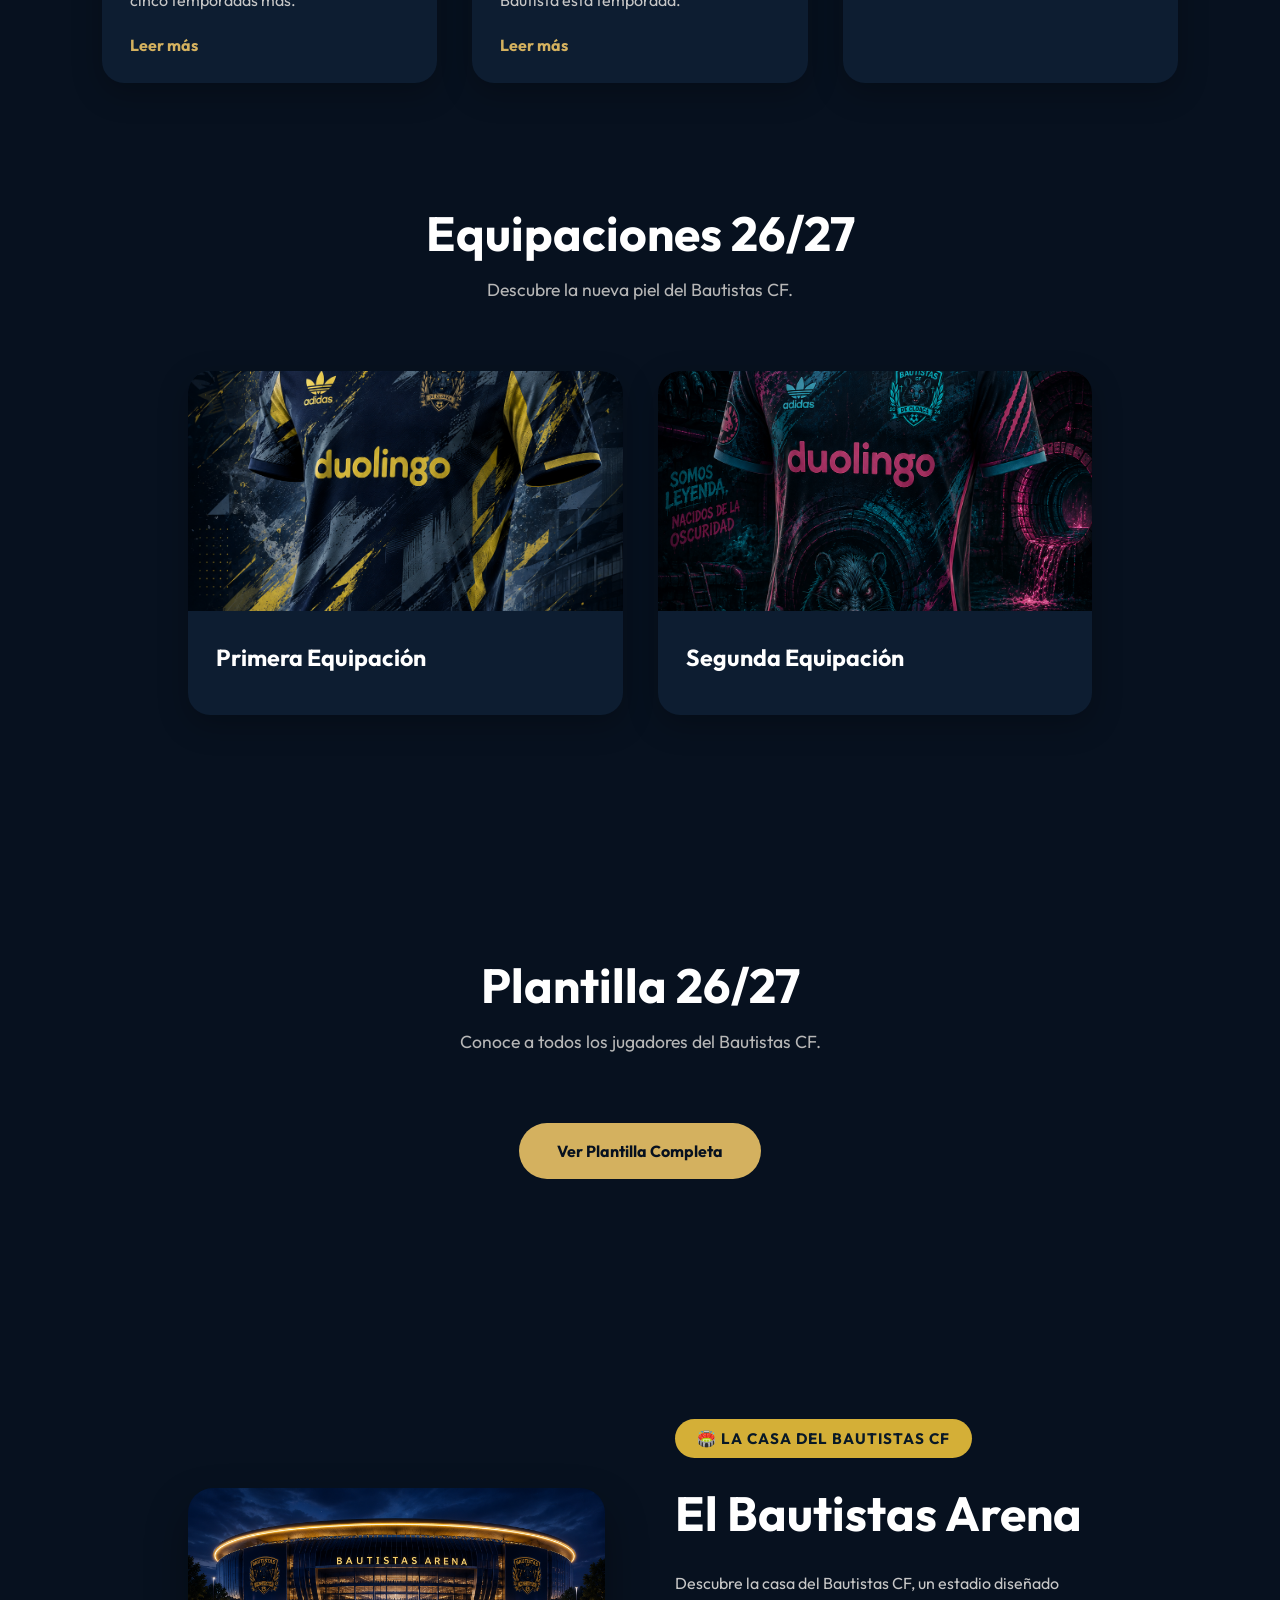
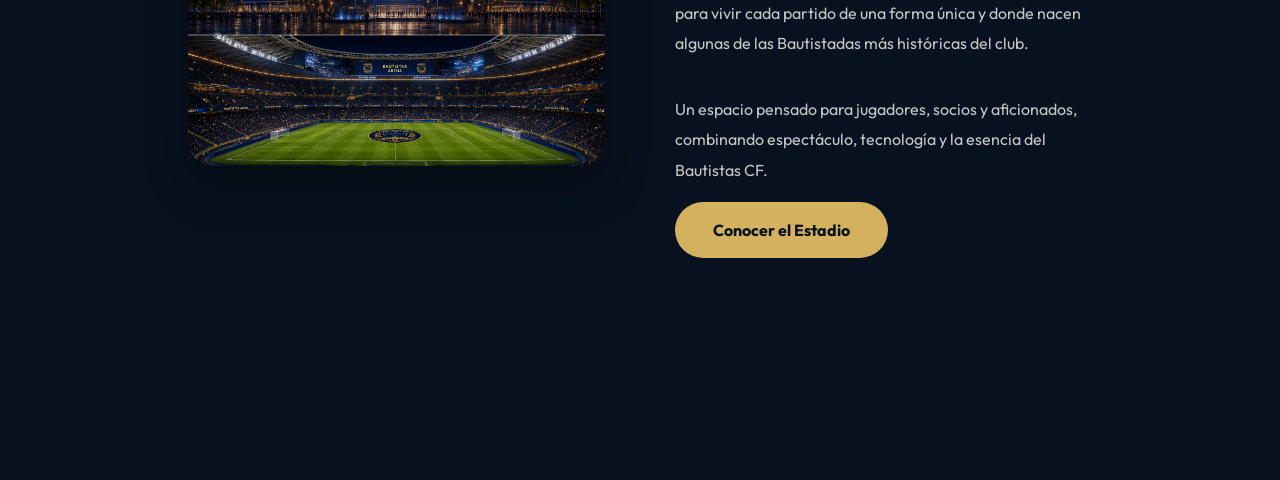
==== commit 82231d1e: "Primera versión de la web Bautistas CF" ====
--- a/index.html
+++ b/index.html
@@ -1,293 +1,293 @@
-<!DOCTYPE html>
-<html lang="es">
-
-<head>
-    <meta charset="UTF-8">
-    <meta name="viewport" content="width=device-width, initial-scale=1.0">
-
-    <title>Bautistas CF | Web Oficial</title>
-
-    <meta name="description"
-        content="Web Oficial de Bautistas CF. Noticias, tienda, estadio, plantilla, portal de socios, Ratatopín, Gordon Thompson y mucho más.">
-
-    <link rel="icon" href="img/escudo.png">
-
-    <!-- Google Fonts -->
-    <link rel="preconnect" href="https://fonts.googleapis.com">
-    <link rel="preconnect" href="https://fonts.gstatic.com" crossorigin>
-
-    <link
-        href="https://fonts.googleapis.com/css2?family=Outfit:wght@300;400;500;600;700;800&display=swap"
-        rel="stylesheet">
-
-    <!-- CSS -->
-    <link rel="stylesheet" href="style.css">
-
-    <!-- ICONOS -->
-    <link rel="stylesheet"
-        href="https://cdnjs.cloudflare.com/ajax/libs/font-awesome/6.7.2/css/all.min.css">
-</head>
-
-<body>
-
-    <!-- ================= NAVBAR ================= -->
-
-    <header class="navbar">
-
-        <div class="logo">
-
-            <img src="img/escudo.png" alt="Escudo Bautistas CF">
-
-            <span>Bautistas CF</span>
-
-        </div>
-
-        <nav>
-
-            <ul>
-
-                <li><a href="#sobre">Sobre Nosotros</a></li>
-
-                <li><a href="pages/tienda.html">Tienda</a>
-
-                <li><a href="#club">Conoce más sobre el Club</a></li>
-
-                <li><a href="#afiliados">Nuestros Afiliados</a></li>
-
-                <li><a href="pages/portal.html" class="portal-btn">Portal de Socios</a></li>
-
-            </ul>
-
-        </nav>
-
-    </header>
-
-    <!-- ================= HERO ================= -->
-
-   <section class="hero">
-
-    <div class="hero-overlay"></div>
-
-    <div class="hero-content">
-
-        <h1>BAUTISTAS CF</h1>
-
-        <p>
-            Todo lo que un verdadero Bautista necesita:
-            merch, noticias, anuncios y la esencia del club
-            en un solo lugar.
-        </p>
-
-        <div class="hero-buttons">
-
-            <a href="pages/portal.html" class="btn-primary">
-                Hazte Socio
-            </a>
-
-            <a href="#tienda" class="btn-secondary">
-                Visitar Tienda
-            </a>
-
-        </div>
-
-        <div class="scroll-indicator">
-
-            <span>Descubre más</span>
-
-            <i class="fa-solid fa-chevron-down"></i>
-
-        </div>
-
-    </div>
-
-</section>
-
-    <!-- ================= NOTICIAS ================= -->
-
-    <section class="section" id="noticias">
-
-        <div class="section-title">
-
-            <h2>Últimas Noticias</h2>
-
-            <p>
-                Toda la actualidad del Bautistas CF.
-            </p>
-
-        </div>
-
-        <div class="cards">
-
-            <article class="card">
-
-                <img src="img/noticia1.png" alt="">
-
-                <div class="card-content">
-
-                    <h3>Ratatopín renueva hasta 2031</h3>
-
-                    <p>
-                        La mascota oficial del club continuará liderando el espíritu bautista durante cinco temporadas más.
-                    </p>
-
-                    <a href="pages2/noticia1.html">Leer más</a>
-
-                </div>
-
-            </article>
-
-            <article class="card">
-
-                <img src="img/noticia2.png" alt="">
-
-                <div class="card-content">
-
-                    <h3>Nuevos patrocinadores para la temporada</h3>
-
-                    <p>
-                        El club da la bienvenida a las marcas que formarán parte de la familia Bautista esta temporada.
-                    </p>
-
-                    <a href="pages2/noticia2.html">Leer más</a>
-
-                </div>
-
-            </article>
-
-            <article class="card">
-
-                <img src="img/noticia3.png" alt="">
-
-                <div class="card-content">
-
-                    <h3>Equipación 26/27</h3>
-
-                    <p>
-                        Ya está disponible la nueva equipación oficial del Bautistas CF.
-                    </p>
-
-                    <a href="pages2/noticia3.html">Leer más</a>
-
-                </div>
-
-            </article>
-
-        </div>
-
-    <!-- ================= EQUIPACIONES ================= -->
-
-    <section class="section" id="equipaciones">
-
-        <div class="section-title">
-
-            <h2>Equipaciones 26/27</h2>
-
-            <p>
-                Descubre la nueva piel del Bautistas CF.
-            </p>
-
-        </div>
-
-        <div class="cards">
-
-            <article class="card">
-
-                <img src="img/equipacion.1.png" alt="Equipación Local">
-
-                <div class="card-content">
-
-                    <h3>Primera Equipación</h3>
-
-                </div>
-
-            </article>
-
-            <article class="card">
-
-                <img src="img/equipacion.2.png" alt="Equipación Visitante">
-
-                <div class="card-content">
-
-                    <h3>Segunda Equipación</h3>
-
-                </div>
-
-            </article>
-
-        </div>
-
-    </section>
-
-    <!-- ================= PLANTILLA ================= -->
-
-    <section class="section" id="plantilla">
-
-        <div class="section-title">
-
-            <h2>Plantilla 26/27</h2>
-
-            <p>
-                Conoce a todos los jugadores del Bautistas CF.
-            </p>
-
-        </div>
-
-        <div class="center-button">
-
-            <a href="pages/plantilla.html" class="btn-primary">
-
-                Ver Plantilla Completa
-
-            </a>
-
-        </div>
-
-    </section>
-
-    <!-- ================= ESTADIO ================= -->
-
-<section class="section" id="estadio">
-
-    <div class="two-columns">
-
-        <div class="estadio-imagen">
-
-            <img
-                src="img/estadio.png"
-                alt="Bautistas Arena">
-
-        </div>
-
-
-        <div class="estadio-info">
-
-            <span class="tag-tienda">
-                🏟️ LA CASA DEL BAUTISTAS CF
-            </span>
-
-            <h2>El Bautistas Arena</h2>
-
-            <p>
-                Descubre la casa del Bautistas CF, un estadio diseñado para
-                vivir cada partido de una forma única y donde nacen algunas
-                de las Bautistadas más históricas del club.
-            </p>
-
-            <p>
-                Un espacio pensado para jugadores, socios y aficionados,
-                combinando espectáculo, tecnología y la esencia del Bautistas CF.
-            </p>
-
-            <a
-                href="pages/estadio.html"
-                class="btn-primary">
-
-                Conocer el Estadio
-
-            </a>
-
-        </div>
-
-    </div>
-
+<!DOCTYPE html>
+<html lang="es">
+
+<head>
+    <meta charset="UTF-8">
+    <meta name="viewport" content="width=device-width, initial-scale=1.0">
+
+    <title>Bautistas CF | Web Oficial</title>
+
+    <meta name="description"
+        content="Web Oficial de Bautistas CF. Noticias, tienda, estadio, plantilla, portal de socios, Ratatopín, Gordon Thompson y mucho más.">
+
+    <link rel="icon" href="img/escudo.png">
+
+    <!-- Google Fonts -->
+    <link rel="preconnect" href="https://fonts.googleapis.com">
+    <link rel="preconnect" href="https://fonts.gstatic.com" crossorigin>
+
+    <link
+        href="https://fonts.googleapis.com/css2?family=Outfit:wght@300;400;500;600;700;800&display=swap"
+        rel="stylesheet">
+
+    <!-- CSS -->
+    <link rel="stylesheet" href="style.css">
+
+    <!-- ICONOS -->
+    <link rel="stylesheet"
+        href="https://cdnjs.cloudflare.com/ajax/libs/font-awesome/6.7.2/css/all.min.css">
+</head>
+
+<body>
+
+    <!-- ================= NAVBAR ================= -->
+
+    <header class="navbar">
+
+        <div class="logo">
+
+            <img src="img/escudo.png" alt="Escudo Bautistas CF">
+
+            <span>Bautistas CF</span>
+
+        </div>
+
+        <nav>
+
+            <ul>
+
+                <li><a href="#sobre">Sobre Nosotros</a></li>
+
+                <li><a href="pages/tienda.html">Tienda</a>
+
+                <li><a href="#club">Conoce más sobre el Club</a></li>
+
+                <li><a href="#afiliados">Nuestros Afiliados</a></li>
+
+                <li><a href="pages/portal.html" class="portal-btn">Portal de Socios</a></li>
+
+            </ul>
+
+        </nav>
+
+    </header>
+
+    <!-- ================= HERO ================= -->
+
+   <section class="hero">
+
+    <div class="hero-overlay"></div>
+
+    <div class="hero-content">
+
+        <h1>BAUTISTAS CF</h1>
+
+        <p>
+            Todo lo que un verdadero Bautista necesita:
+            merch, noticias, anuncios y la esencia del club
+            en un solo lugar.
+        </p>
+
+        <div class="hero-buttons">
+
+            <a href="pages/portal.html" class="btn-primary">
+                Hazte Socio
+            </a>
+
+            <a href="#tienda" class="btn-secondary">
+                Visitar Tienda
+            </a>
+
+        </div>
+
+        <div class="scroll-indicator">
+
+            <span>Descubre más</span>
+
+            <i class="fa-solid fa-chevron-down"></i>
+
+        </div>
+
+    </div>
+
+</section>
+
+    <!-- ================= NOTICIAS ================= -->
+
+    <section class="section" id="noticias">
+
+        <div class="section-title">
+
+            <h2>Últimas Noticias</h2>
+
+            <p>
+                Toda la actualidad del Bautistas CF.
+            </p>
+
+        </div>
+
+        <div class="cards">
+
+            <article class="card">
+
+                <img src="img/noticia1.png" alt="">
+
+                <div class="card-content">
+
+                    <h3>Ratatopín renueva hasta 2031</h3>
+
+                    <p>
+                        La mascota oficial del club continuará liderando el espíritu bautista durante cinco temporadas más.
+                    </p>
+
+                    <a href="pages2/noticia1.html">Leer más</a>
+
+                </div>
+
+            </article>
+
+            <article class="card">
+
+                <img src="img/noticia2.png" alt="">
+
+                <div class="card-content">
+
+                    <h3>Nuevos patrocinadores para la temporada</h3>
+
+                    <p>
+                        El club da la bienvenida a las marcas que formarán parte de la familia Bautista esta temporada.
+                    </p>
+
+                    <a href="pages2/noticia2.html">Leer más</a>
+
+                </div>
+
+            </article>
+
+            <article class="card">
+
+                <img src="img/noticia3.png" alt="">
+
+                <div class="card-content">
+
+                    <h3>Equipación 26/27</h3>
+
+                    <p>
+                        Ya está disponible la nueva equipación oficial del Bautistas CF.
+                    </p>
+
+                    <a href="pages2/noticia3.html">Leer más</a>
+
+                </div>
+
+            </article>
+
+        </div>
+
+    <!-- ================= EQUIPACIONES ================= -->
+
+    <section class="section" id="equipaciones">
+
+        <div class="section-title">
+
+            <h2>Equipaciones 26/27</h2>
+
+            <p>
+                Descubre la nueva piel del Bautistas CF.
+            </p>
+
+        </div>
+
+        <div class="cards">
+
+            <article class="card">
+
+                <img src="img/equipacion.1.png" alt="Equipación Local">
+
+                <div class="card-content">
+
+                    <h3>Primera Equipación</h3>
+
+                </div>
+
+            </article>
+
+            <article class="card">
+
+                <img src="img/equipacion.2.png" alt="Equipación Visitante">
+
+                <div class="card-content">
+
+                    <h3>Segunda Equipación</h3>
+
+                </div>
+
+            </article>
+
+        </div>
+
+    </section>
+
+    <!-- ================= PLANTILLA ================= -->
+
+    <section class="section" id="plantilla">
+
+        <div class="section-title">
+
+            <h2>Plantilla 26/27</h2>
+
+            <p>
+                Conoce a todos los jugadores del Bautistas CF.
+            </p>
+
+        </div>
+
+        <div class="center-button">
+
+            <a href="pages/plantilla.html" class="btn-primary">
+
+                Ver Plantilla Completa
+
+            </a>
+
+        </div>
+
+    </section>
+
+    <!-- ================= ESTADIO ================= -->
+
+<section class="section" id="estadio">
+
+    <div class="two-columns">
+
+        <div class="estadio-imagen">
+
+            <img
+                src="img/estadio.png"
+                alt="Bautistas Arena">
+
+        </div>
+
+
+        <div class="estadio-info">
+
+            <span class="tag-tienda">
+                🏟️ LA CASA DEL BAUTISTAS CF
+            </span>
+
+            <h2>El Bautistas Arena</h2>
+
+            <p>
+                Descubre la casa del Bautistas CF, un estadio diseñado para
+                vivir cada partido de una forma única y donde nacen algunas
+                de las Bautistadas más históricas del club.
+            </p>
+
+            <p>
+                Un espacio pensado para jugadores, socios y aficionados,
+                combinando espectáculo, tecnología y la esencia del Bautistas CF.
+            </p>
+
+            <a
+                href="pages/estadio.html"
+                class="btn-primary">
+
+                Conocer el Estadio
+
+            </a>
+
+        </div>
+
+    </div>
+
 </section>
--- a/style.css
+++ b/style.css
@@ -1,2156 +1,2156 @@
-/* ===========================================
-   BAUTISTAS CF - WEB OFICIAL
-=========================================== */
-
-*{
-    margin:0;
-    padding:0;
-    box-sizing:border-box;
-}
-
-html{
-    scroll-behavior:smooth;
-}
-
-body{
-    font-family:'Outfit',sans-serif;
-    background:#07111f;
-    color:#ffffff;
-    overflow-x:hidden;
-}
-
-/* Scroll */
-
-::-webkit-scrollbar{
-    width:10px;
-}
-
-::-webkit-scrollbar-track{
-    background:#08192c;
-}
-
-::-webkit-scrollbar-thumb{
-    background:#1d4d8f;
-    border-radius:20px;
-}
-
-::-webkit-scrollbar-thumb:hover{
-    background:#2d6cc0;
-}
-
-/* ================= NAVBAR ================= */
-
-.navbar{
-    position:fixed;
-    top:0;
-    left:0;
-    width:100%;
-    height:85px;
-    display:flex;
-    justify-content:space-between;
-    align-items:center;
-    padding:0 8%;
-    background:rgba(5,10,20,.75);
-    backdrop-filter:blur(15px);
-    z-index:1000;
-    transition:.4s;
-}
-
-.logo{
-    display:flex;
-    align-items:center;
-    gap:15px;
-}
-
-.logo img{
-    width:60px;
-}
-
-.logo span{
-    font-size:1.4rem;
-    font-weight:700;
-    letter-spacing:1px;
-}
-
-nav ul{
-    display:flex;
-    gap:35px;
-    list-style:none;
-}
-
-nav a{
-    color:white;
-    text-decoration:none;
-    font-weight:500;
-    transition:.3s;
-}
-
-nav a:hover{
-    color:#d4b15f;
-}
-
-.portal-btn{
-    padding:12px 22px;
-    background:#d4b15f;
-    color:#07111f;
-    border-radius:40px;
-    font-weight:700;
-}
-
-.portal-btn:hover{
-    transform:translateY(-3px);
-}
-
-/* ================= HERO ================= */
-
-.hero{
-    position:relative;
-    min-height:100vh;
-    display:flex;
-    justify-content:center;
-    align-items:center;
-    text-align:center;
-    overflow:hidden;
-    background:url("img/hero-bg.png") center 20%/cover no-repeat;
-}
-
-.hero::before{
-    content:"";
-    position:absolute;
-    inset:0;
-    background:linear-gradient(
-        to bottom,
-        rgba(5,12,22,.70),
-        rgba(7,17,31,.82),
-        rgba(7,17,31,.96)
-    );
-}
-
-.hero-overlay{
-    display:none;
-}
-
-.hero-content{
-    position:relative;
-    z-index:5;
-    width:90%;
-    max-width:900px;
-    animation:fadeUp 1.2s ease;
-}
-
-.hero h1{
-    font-size:6rem;
-    font-weight:800;
-    letter-spacing:3px;
-    margin-bottom:25px;
-    text-shadow:0 10px 40px rgba(0,0,0,.8);
-}
-
-.hero p{
-    font-size:1.35rem;
-    line-height:1.8;
-    max-width:700px;
-    margin:0 auto 45px;
-    color:#e4e4e4;
-    text-shadow:0 5px 20px rgba(0,0,0,.8);
-}
-/* Botones */
-
-.btn-primary,
-.btn-secondary{
-    padding:18px 38px;
-    border-radius:50px;
-    text-decoration:none;
-    font-weight:700;
-    transition:.35s;
-}
-
-.btn-primary{
-    background:#d4b15f;
-    color:#07111f;
-}
-
-.btn-secondary{
-    border:2px solid white;
-    color:white;
-}
-
-.btn-primary:hover,
-.btn-secondary:hover{
-    transform:translateY(-6px);
-    box-shadow:0 15px 35px rgba(0,0,0,.35);
-}
-
-/* Scroll */
-
-.scroll-indicator{
-    margin-top:70px;
-    display:flex;
-    flex-direction:column;
-    gap:10px;
-    align-items:center;
-    color:#d4d4d4;
-    animation:bounce 2s infinite;
-}
-
-/* ================= SECCIONES ================= */
-
-.section{
-    padding:120px 8%;
-}
-
-.section-title{
-    text-align:center;
-    margin-bottom:70px;
-}
-
-.section-title h2{
-    font-size:3rem;
-    margin-bottom:15px;
-}
-
-.section-title p{
-    color:#b7b7b7;
-    font-size:1.1rem;
-}/* ================= CARDS ================= */
-
-.cards{
-    display:grid;
-    grid-template-columns:repeat(auto-fit,minmax(320px,1fr));
-    gap:35px;
-}
-
-.card,
-.product-card{
-    background:#0d1d31;
-    border-radius:22px;
-    overflow:hidden;
-    transition:.35s;
-    box-shadow:0 10px 30px rgba(0,0,0,.25);
-}
-
-.card:hover,
-.product-card:hover{
-    transform:translateY(-12px);
-    box-shadow:0 20px 45px rgba(0,0,0,.45);
-}
-
-.card img,
-.product-card img{
-    width:100%;
-    height:240px;
-    object-fit:cover;
-}
-
-.card-content{
-    padding:28px;
-}
-
-.card-content h3{
-    margin-bottom:15px;
-    font-size:1.45rem;
-}
-
-.card-content p{
-    color:#c7c7c7;
-    line-height:1.7;
-    margin-bottom:20px;
-}
-
-.card-content a{
-    color:#d4b15f;
-    text-decoration:none;
-    font-weight:700;
-}
-
-.product-card{
-    text-align:center;
-    padding-bottom:30px;
-}
-
-.product-card h3{
-    margin:25px 20px 10px;
-    font-size:1.4rem;
-}
-
-.product-card span{
-    display:block;
-    color:#d4b15f;
-    font-size:1.2rem;
-    font-weight:700;
-    margin-bottom:25px;
-}
-
-.product-card a{
-    display:inline-block;
-    padding:14px 30px;
-    border-radius:40px;
-    background:#d4b15f;
-    color:#07111f;
-    text-decoration:none;
-    font-weight:700;
-    transition:.3s;
-}
-
-.product-card a:hover{
-    transform:scale(1.05);
-}
-
-/* ================= DOS COLUMNAS ================= */
-
-.two-columns{
-    display:grid;
-    grid-template-columns:1fr 1fr;
-    gap:70px;
-    align-items:center;
-}
-
-.two-columns img{
-    width:100%;
-    border-radius:25px;
-    box-shadow:0 20px 40px rgba(0,0,0,.35);
-}
-
-.two-columns h2{
-    font-size:3rem;
-    margin-bottom:25px;
-}
-
-.two-columns p{
-    color:#c7c7c7;
-    line-height:1.9;
-    margin-bottom:35px;
-}
-
-.center-button{
-    display:flex;
-    justify-content:center;
-}
-
-/* ================= FOOTER ================= */
-
-footer{
-    background:#050d18;
-    padding:60px 8%;
-    text-align:center;
-    border-top:1px solid rgba(255,255,255,.08);
-}
-
-footer h3{
-    margin-bottom:15px;
-    font-size:1.8rem;
-}
-
-footer p{
-    color:#a9a9a9;
-    margin-bottom:12px;
-}
-
-footer a{
-    color:#d4b15f;
-    text-decoration:none;
-}
-
-footer a:hover{
-    text-decoration:underline;
-}
-
-/* ================= ANIMACIONES ================= */
-
-@keyframes float{
-
-    0%{
-        transform:translateY(0px);
-    }
-
-    50%{
-        transform:translateY(-12px);
-    }
-
-    100%{
-        transform:translateY(0px);
-    }
-
-}
-
-@keyframes bounce{
-
-    0%,20%,50%,80%,100%{
-        transform:translateY(0);
-    }
-
-    40%{
-        transform:translateY(-10px);
-    }
-
-    60%{
-        transform:translateY(-5px);
-    }
-
-}
-
-/* ================= RESPONSIVE ================= */
-
-@media(max-width:1100px){
-
-    .navbar{
-        padding:0 5%;
-    }
-
-    nav ul{
-        gap:18px;
-    }
-
-}
-
-@media(max-width:900px){
-
-    .hero h1{
-        font-size:3.3rem;
-    }
-
-    .hero-logo{
-        width:170px;
-    }
-
-    .two-columns{
-        grid-template-columns:1fr;
-    }
-
-    .navbar{
-        flex-direction:column;
-        height:auto;
-        padding:20px;
-    }
-
-    nav ul{
-        flex-wrap:wrap;
-        justify-content:center;
-        margin-top:20px;
-    }
-
-}
-
-@media(max-width:600px){
-
-    .hero h1{
-        font-size:2.6rem;
-    }
-
-    .hero p{
-        font-size:1rem;
-    }
-
-    .section{
-        padding:90px 6%;
-    }
-
-    .section-title h2{
-        font-size:2.2rem;
-    }
-
-    .btn-primary,
-    .btn-secondary{
-        width:100%;
-        text-align:center;
-    }
-
-}
-/*====================================================
-
-            PÁGINA DE NOTICIAS
-
-====================================================*/
-
-.hero-noticia{
-    position:relative;
-    width:100%;
-    height:70vh;
-    overflow:hidden;
-    display:flex;
-    justify-content:center;
-    align-items:flex-end;
-}
-
-.hero-noticia img{
-    position:absolute;
-    inset:0;
-    width:100%;
-    height:100%;
-    object-fit:cover;
-}
-
-.hero-noticia-overlay{
-    position:relative;
-    z-index:2;
-    width:100%;
-    padding:80px 10%;
-    background:linear-gradient(to top,
-    rgba(6,12,22,.96),
-    rgba(6,12,22,.55),
-    transparent);
-}
-
-.categoria{
-    display:inline-block;
-    padding:8px 18px;
-    background:#d4b15f;
-    color:#08111d;
-    font-weight:700;
-    border-radius:30px;
-    margin-bottom:20px;
-    letter-spacing:.5px;
-}
-
-.hero-noticia h1{
-    font-size:3.7rem;
-    line-height:1.15;
-    margin-bottom:20px;
-}
-
-.descripcion{
-    max-width:800px;
-    font-size:1.25rem;
-    color:#d8d8d8;
-    line-height:1.7;
-    margin-bottom:30px;
-}
-
-.info-noticia{
-    display:flex;
-    gap:30px;
-    flex-wrap:wrap;
-    color:#bdbdbd;
-    font-size:1rem;
-}
-
-.info-noticia span{
-    display:flex;
-    align-items:center;
-    gap:8px;
-}/*====================================================
-
-        CONTENIDO DE LA NOTICIA
-
-====================================================*/
-
-.contenido-noticia{
-
-    width:90%;
-    max-width:950px;
-    margin:80px auto;
-
-}
-
-.contenido-noticia p{
-
-    font-size:1.15rem;
-    line-height:2;
-    color:#d9d9d9;
-    margin-bottom:30px;
-
-}
-
-.contenido-noticia h2{
-
-    font-size:2rem;
-    margin:60px 0 25px;
-    color:white;
-
-}
-
-.contenido-noticia strong{
-
-    color:#d4b15f;
-
-}
-
-.contenido-noticia img{
-
-    width:100%;
-    border-radius:20px;
-    margin:40px 0;
-    box-shadow:0 20px 45px rgba(0,0,0,.35);
-
-}
-
-blockquote{
-
-    margin:50px 0;
-    padding:35px;
-    border-left:5px solid #d4b15f;
-    background:#0f1d2f;
-    border-radius:15px;
-    font-size:1.35rem;
-    line-height:1.8;
-    font-style:italic;
-    color:#ffffff;
-
-}
-
-.volver{
-
-    margin-top:70px;
-    text-align:center;
-
-}
-
-.volver .btn-primary{
-
-    display:inline-block;
-    text-decoration:none;
-
-}
-
-/*====================================================
-
-            ANIMACIONES
-
-====================================================*/
-
-.hero-noticia img{
-
-    animation:zoomHero 12s ease-in-out infinite alternate;
-
-}
-
-.hero-noticia-overlay{
-
-    animation:fadeUp 1s ease;
-
-}
-
-.contenido-noticia{
-
-    animation:fadeUp .8s ease;
-
-}
-
-@keyframes zoomHero{
-
-    from{
-
-        transform:scale(1);
-
-    }
-
-    to{
-
-        transform:scale(1.08);
-
-    }
-
-}
-
-/*====================================================
-
-            RESPONSIVE
-
-====================================================*/
-
-@media(max-width:900px){
-
-    .hero-noticia{
-
-        height:60vh;
-
-    }
-
-    .hero-noticia h1{
-
-        font-size:2.5rem;
-
-    }
-
-    .descripcion{
-
-        font-size:1.05rem;
-
-    }
-
-    .contenido-noticia p{
-
-        font-size:1.05rem;
-
-    }
-
-}
-
-@media(max-width:600px){
-
-    .hero-noticia{
-
-        height:55vh;
-
-    }
-
-    .hero-noticia-overlay{
-
-        padding:50px 7%;
-
-    }
-
-    .hero-noticia h1{
-
-        font-size:2rem;
-
-    }
-
-    blockquote{
-
-        padding:25px;
-        font-size:1.1rem;
-
-    }
-
-}
-/*====================================================
-
-            HERO TIENDA
-
-====================================================*/
-
-.hero-tienda{
-
-    position:relative;
-    width:100%;
-    height:75vh;
-
-    display:flex;
-    justify-content:center;
-    align-items:center;
-
-    overflow:hidden;
-
-    background:url("../img/tienda-banner.jpg") center center/cover no-repeat;
-
-}
-
-.hero-tienda::before{
-
-    content:"";
-    position:absolute;
-    inset:0;
-
-    background:linear-gradient(
-        rgba(5,15,30,.75),
-        rgba(5,15,30,.55),
-        rgba(5,15,30,.88)
-    );
-
-}
-
-.hero-tienda-overlay{
-
-    position:relative;
-    z-index:2;
-
-    width:90%;
-    max-width:900px;
-
-    text-align:center;
-
-}
-
-.tag-tienda{
-
-    display:inline-block;
-
-    padding:10px 22px;
-
-    margin-bottom:25px;
-
-    border-radius:40px;
-
-    background:#d4af37;
-
-    color:#081827;
-
-    font-weight:700;
-
-    letter-spacing:1px;
-
-    font-size:.95rem;
-
-}
-
-.hero-tienda h1{
-
-    font-size:4.2rem;
-
-    color:white;
-
-    margin-bottom:25px;
-
-    line-height:1.15;
-
-}
-
-.hero-tienda p{
-
-    max-width:750px;
-
-    margin:0 auto 40px;
-
-    color:#d9d9d9;
-
-    font-size:1.25rem;
-
-    line-height:1.8;
-
-}
-
-.hero-tienda .btn-primary{
-
-    padding:16px 40px;
-
-    font-size:1.05rem;
-
-    border-radius:50px;
-
-}
-
-/*====================================================
-
-        EFECTOS HERO
-
-====================================================*/
-
-.hero-tienda{
-
-    animation:zoomHero 12s ease-in-out infinite alternate;
-
-}
-
-.hero-tienda h1{
-
-    animation:fadeUp .8s ease;
-
-}
-
-.hero-tienda p{
-
-    animation:fadeUp 1s ease;
-
-}
-
-.hero-tienda .btn-primary{
-
-    animation:fadeUp 1.2s ease;
-
-}/*====================================================
-
-            TARJETAS DE PRODUCTOS
-
-====================================================*/
-
-.product-card{
-
-    position:relative;
-
-    background:#0f1d2f;
-
-    border:1px solid rgba(255,255,255,.05);
-
-    border-radius:22px;
-
-    overflow:hidden;
-
-    text-align:center;
-
-    transition:.35s;
-
-    box-shadow:0 10px 30px rgba(0,0,0,.25);
-
-}
-
-.product-card:hover{
-
-    transform:translateY(-10px);
-
-    box-shadow:0 25px 45px rgba(0,0,0,.45);
-
-    border-color:#d4af37;
-
-}
-
-.product-card img{
-
-    width:100%;
-
-    height:280px;
-
-    object-fit:cover;
-
-    transition:.4s;
-
-}
-
-.product-card:hover img{
-
-    transform:scale(1.05);
-
-}
-
-.product-card h3{
-
-    color:#fff;
-
-    font-size:1.3rem;
-
-    margin:22px 20px 12px;
-
-}
-
-.precio{
-
-    display:block;
-
-    color:#d4af37;
-
-    font-size:1.4rem;
-
-    font-weight:700;
-
-    margin-bottom:22px;
-
-}
-
-.product-card a{
-
-    display:inline-block;
-
-    margin-bottom:28px;
-
-    padding:13px 28px;
-
-    background:#1c6dd0;
-
-    color:white;
-
-    border-radius:40px;
-
-    text-decoration:none;
-
-    font-weight:600;
-
-    transition:.3s;
-
-}
-
-.product-card a:hover{
-
-    background:#d4af37;
-
-    color:#081827;
-
-}
-
-/*====================================================
-
-                ETIQUETAS
-
-====================================================*/
-
-.badge{
-
-    position:absolute;
-
-    top:18px;
-
-    left:18px;
-
-    z-index:10;
-
-    padding:8px 16px;
-
-    border-radius:25px;
-
-    color:white;
-
-    font-size:.8rem;
-
-    font-weight:700;
-
-    letter-spacing:.8px;
-
-}
-
-.nuevo{
-
-    background:#22c55e;
-
-}
-
-.bestseller{
-
-    background:#d4af37;
-
-    color:#081827;
-
-}
-
-.limitado{
-
-    background:#ef4444;
-
-}
-
-.premium{
-
-    background:#8b5cf6;
-
-}
-
-/*====================================================
-
-            GRID PRODUCTOS
-
-====================================================*/
-
-.cards{
-
-    display:grid;
-
-    grid-template-columns:repeat(auto-fit,minmax(260px,1fr));
-
-    gap:35px;
-
-    margin-top:50px;
-
-}/*====================================================
-
-        PRODUCTO DESTACADO
-
-====================================================*/
-
-.producto-destacado{
-
-    width:90%;
-    max-width:1400px;
-
-    margin:100px auto;
-
-    display:grid;
-    grid-template-columns:1fr 1fr;
-    gap:60px;
-
-    align-items:center;
-
-    background:#0f1d2f;
-
-    border-radius:30px;
-
-    padding:60px;
-
-    border:1px solid rgba(255,255,255,.08);
-
-    overflow:hidden;
-
-}
-
-.destacado-texto span{
-
-    display:inline-block;
-
-    padding:8px 18px;
-
-    border-radius:30px;
-
-    background:#d4af37;
-
-    color:#081827;
-
-    font-weight:700;
-
-    margin-bottom:25px;
-
-}
-
-.destacado-texto h2{
-
-    font-size:3rem;
-
-    color:#fff;
-
-    margin-bottom:25px;
-
-}
-
-.destacado-texto p{
-
-    color:#d7d7d7;
-
-    line-height:1.9;
-
-    font-size:1.1rem;
-
-    margin-bottom:35px;
-
-}
-
-.destacado-imagen{
-
-    text-align:center;
-
-}
-
-.destacado-imagen img{
-
-    width:100%;
-    max-width:500px;
-
-    border-radius:25px;
-
-    transition:.4s;
-
-    box-shadow:0 20px 40px rgba(0,0,0,.35);
-
-}
-
-.destacado-imagen img:hover{
-
-    transform:scale(1.05) rotate(-2deg);
-
-}
-
-/*====================================================
-    BENEFICIOS
-
-====================================================*/
-
-.beneficios{
-
-    width:90%;
-    max-width:1200px;
-
-    margin:60px auto 0;
-
-    display:grid;
-
-    grid-template-columns:repeat(auto-fit,minmax(220px,1fr));
-
-    gap:30px;
-
-}
-
-.beneficio{
-
-    background:#0f1d2f;
-
-    border-radius:20px;
-
-    padding:35px 25px;
-
-    text-align:center;
-
-    transition:.35s;
-
-    border:1px solid rgba(255,255,255,.05);
-
-}
-
-.beneficio:hover{
-
-    transform:translateY(-8px);
-
-    border-color:#d4af37;
-
-}
-
-.beneficio i{
-
-    font-size:2.8rem;
-
-    color:#d4af37;
-
-    margin-bottom:20px;
-
-}
-
-.beneficio h3{
-
-    color:#fff;
-
-    font-size:1.25rem;
-
-}
-
-/*====================================================
-
-            RESPONSIVE
-
-====================================================*/
-
-@media(max-width:900px){
-
-    .hero-tienda h1{
-
-        font-size:2.8rem;
-
-    }
-
-    .producto-destacado{
-
-        grid-template-columns:1fr;
-
-        text-align:center;
-
-        padding:40px;
-
-    }
-
-    .destacado-texto h2{
-
-        font-size:2.2rem;
-
-    }
-
-}/*====================================================
-
-            ANIMACIONES
-
-====================================================*/
-
-.product-card,
-.beneficio,
-.producto-destacado{
-
-    animation:fadeUp .8s ease both;
-
-}
-
-.product-card:nth-child(2){
-
-    animation-delay:.1s;
-
-}
-
-.product-card:nth-child(3){
-
-    animation-delay:.2s;
-
-}
-
-.product-card:nth-child(4){
-
-    animation-delay:.3s;
-
-}
-
-.product-card:hover .precio{
-
-    color:#ffd86b;
-
-}
-
-.product-card:hover h3{
-
-    color:#d4af37;
-
-}
-
-.badge{
-
-    box-shadow:0 8px 18px rgba(0,0,0,.25);
-
-}
-
-/*====================================================
-
-            SCROLLBAR
-
-====================================================*/
-
-::-webkit-scrollbar{
-
-    width:10px;
-
-}
-
-::-webkit-scrollbar-track{
-
-    background:#081827;
-
-}
-
-::-webkit-scrollbar-thumb{
-
-    background:#d4af37;
-
-    border-radius:20px;
-
-}
-
-::-webkit-scrollbar-thumb:hover{
-
-    background:#f1c85d;
-
-}
-
-/*====================================================
-
-            FOOTER TIENDA
-
-====================================================*/
-
-footer{
-
-    margin-top:100px;
-
-    padding:60px 20px;
-
-    text-align:center;
-
-    background:#06111d;
-
-    border-top:1px solid rgba(255,255,255,.08);
-
-}
-
-footer h3{
-
-    color:#fff;
-
-    font-size:2rem;
-
-    margin-bottom:15px;
-
-}
-
-footer p{
-
-    color:#a9b2be;
-
-    margin:8px 0;
-
-}
-
-/*====================================================
-
-            RESPONSIVE EXTRA
-
-====================================================*/
-
-@media (max-width:768px){
-
-    .hero-tienda{
-
-        height:60vh;
-
-    }
-
-    .hero-tienda h1{
-
-        font-size:2.3rem;
-
-    }
-
-    .hero-tienda p{
-
-        font-size:1rem;
-
-        line-height:1.7;
-
-    }
-
-    .cards{
-
-        grid-template-columns:1fr;
-
-    }
-
-    .product-card img{
-
-        height:240px;
-
-    }
-
-    .beneficios{
-
-        grid-template-columns:1fr;
-
-    }
-
-    .producto-destacado{
-
-        padding:30px;
-
-    }
-
-}
-
-@media (max-width:480px){
-
-    .hero-tienda{
-
-        height:55vh;
-
-    }
-
-    .hero-tienda h1{
-
-        font-size:1.9rem;
-
-    }
-
-    .tag-tienda{
-
-        font-size:.8rem;
-
-        padding:8px 18px;
-
-    }
-
-    .btn-primary{
-
-        width:100%;
-
-        text-align:center;
-
-    }
-
-}
-/* =========================================================
-   BAUTISTAS ARENA
-   Diseño adaptado al estilo general de Bautistas CF
-========================================================= */
-
-
-/* =========================================================
-   HERO
-========================================================= */
-
-.stadium-hero {
-    min-height: 78vh;
-    display: flex;
-    align-items: center;
-    position: relative;
-    overflow: hidden;
-
-    background:
-        linear-gradient(
-            90deg,
-            rgba(8, 24, 39, 0.96) 0%,
-            rgba(8, 24, 39, 0.82) 45%,
-            rgba(8, 24, 39, 0.35) 100%
-        ),
-        url("img/estadio.jpg") center / cover no-repeat;
-}
-
-.stadium-hero-content {
-    max-width: 700px;
-    padding: 100px 7%;
-}
-
-.stadium-tag {
-    display: inline-block;
-    margin-bottom: 18px;
-
-    color: #d4af37;
-
-    font-size: 0.8rem;
-    font-weight: 700;
-    letter-spacing: 2px;
-}
-
-.stadium-hero h1 {
-    margin: 0 0 25px;
-
-    font-size: clamp(3.5rem, 7vw, 6.5rem);
-    line-height: 0.9;
-    font-weight: 800;
-}
-
-.stadium-hero h1 span {
-    color: #d4af37;
-}
-
-.stadium-hero p {
-    max-width: 520px;
-
-    color: #c3d0da;
-
-    font-size: 1.05rem;
-    line-height: 1.7;
-
-    margin-bottom: 30px;
-}
-
-
-/* =========================================================
-   BOTÓN
-========================================================= */
-
-.stadium-button {
-    display: inline-block;
-
-    padding: 13px 25px;
-
-    background: #d4af37;
-    color: #081827;
-
-    border-radius: 6px;
-
-    text-decoration: none;
-
-    font-size: 0.9rem;
-    font-weight: 700;
-
-    transition: 0.3s ease;
-}
-
-.stadium-button:hover {
-    transform: translateY(-3px);
-
-    box-shadow:
-        0 8px 25px rgba(212, 175, 55, 0.25);
-}
-
-
-/* =========================================================
-   INTRODUCCIÓN
-========================================================= */
-
-.stadium-intro {
-    display: grid;
-    grid-template-columns: 1fr 1fr;
-
-    gap: 55px;
-
-    align-items: center;
-
-    padding: 90px 7%;
-
-    background: #081827;
-}
-
-.stadium-intro-image {
-    overflow: hidden;
-
-    border-radius: 12px;
-
-    border: 1px solid rgba(212, 175, 55, 0.15);
-}
-
-.stadium-intro-image img {
-    display: block;
-
-    width: 100%;
-
-    transition: transform 0.5s ease;
-}
-
-.stadium-intro-image:hover img {
-    transform: scale(1.04);
-}
-
-.stadium-intro-text h2 {
-    margin: 10px 0 25px;
-
-    font-size: clamp(2.5rem, 5vw, 4rem);
-    line-height: 1;
-
-    font-weight: 800;
-}
-
-.stadium-intro-text h2 span {
-    color: #d4af37;
-}
-
-.stadium-intro-text p {
-    max-width: 550px;
-
-    color: #aebdca;
-
-    line-height: 1.7;
-
-    margin-bottom: 15px;
-}
-
-
-/* =========================================================
-   ETIQUETAS DE SECCIÓN
-========================================================= */
-
-.section-label {
-    color: #d4af37;
-
-    font-size: 0.78rem;
-    font-weight: 700;
-
-    letter-spacing: 2px;
-}
-
-
-/* =========================================================
-   ESTADÍSTICAS
-========================================================= */
-
-.stadium-stats {
-    display: grid;
-
-    grid-template-columns: repeat(4, 1fr);
-
-    background: #102436;
-
-    border-top: 1px solid rgba(255,255,255,0.05);
-    border-bottom: 1px solid rgba(255,255,255,0.05);
-}
-
-.stadium-stat {
-    padding: 38px 20px;
-
-    text-align: center;
-
-    border-right: 1px solid rgba(255,255,255,0.07);
-
-    transition: 0.3s ease;
-}
-
-.stadium-stat:last-child {
-    border-right: none;
-}
-
-.stadium-stat:hover {
-    background: #162b3d;
-}
-
-.stat-number {
-    display: block;
-
-    margin-bottom: 7px;
-
-    color: #d4af37;
-
-    font-size: 2.3rem;
-    font-weight: 800;
-}
-
-.stat-label {
-    color: #9eafbd;
-
-    font-size: 0.72rem;
-
-    letter-spacing: 1.5px;
-}
-
-
-/* =========================================================
-   CARACTERÍSTICAS
-========================================================= */
-
-.stadium-features {
-    padding: 90px 7%;
-
-    background: #0b1d2d;
-}
-
-.section-heading {
-    text-align: center;
-
-    margin-bottom: 50px;
-}
-
-.section-heading h2 {
-    margin: 10px 0 0;
-
-    font-size: clamp(2.3rem, 5vw, 4rem);
-
-    line-height: 1;
-
-    font-weight: 800;
-}
-
-.section-heading h2 span {
-    color: #d4af37;
-}
-
-
-/* =========================================================
-   CUADRADOS INTERACTIVOS
-========================================================= */
-
-.features-grid {
-    display: grid;
-
-    grid-template-columns: repeat(3, 1fr);
-
-    gap: 20px;
-}
-
-.feature-card {
-    position: relative;
-
-    min-height: 260px;
-
-    padding: 30px;
-
-    display: flex;
-    flex-direction: column;
-    justify-content: flex-end;
-
-    overflow: hidden;
-
-    background: #102436;
-
-    border: 1px solid rgba(255,255,255,0.07);
-
-    border-radius: 10px;
-
-    cursor: pointer;
-
-    transition:
-        transform 0.3s ease,
-        border-color 0.3s ease,
-        box-shadow 0.3s ease,
-        background 0.3s ease;
-}
-
-
-/* Brillo */
-
-.feature-card::before {
-    content: "";
-
-    position: absolute;
-
-    width: 170px;
-    height: 170px;
-
-    top: -90px;
-    right: -90px;
-
-    background: rgba(212,175,55,0.18);
-
-    border-radius: 50%;
-
-    filter: blur(35px);
-
-    opacity: 0;
-
-    transition: 0.4s ease;
-}
-
-
-/* Línea dorada */
-
-.feature-card::after {
-    content: "";
-
-    position: absolute;
-
-    left: 0;
-    bottom: 0;
-
-    width: 0;
-    height: 3px;
-
-    background: #d4af37;
-
-    transition: width 0.4s ease;
-}
-
-
-/* Hover */
-
-.feature-card:hover {
-    transform: translateY(-6px);
-
-    background: #142c40;
-
-    border-color: rgba(212,175,55,0.45);
-
-    box-shadow:
-        0 12px 30px rgba(0,0,0,0.3),
-        0 0 20px rgba(212,175,55,0.08);
-}
-
-.feature-card:hover::before {
-    opacity: 1;
-}
-
-.feature-card:hover::after {
-    width: 100%;
-}
-
-
-/* =========================================================
-   ICONOS
-========================================================= */
-
-.feature-icon {
-    position: absolute;
-
-    top: 27px;
-    left: 30px;
-
-    font-size: 2rem;
-
-    transition:
-        transform 0.3s ease,
-        filter 0.3s ease;
-}
-
-.feature-card:hover .feature-icon {
-    transform: scale(1.15);
-
-    filter:
-        drop-shadow(0 0 8px rgba(212,175,55,0.5));
-}
-
-
-/* =========================================================
-   TEXTO DE TARJETAS
-========================================================= */
-
-.feature-card h3 {
-    position: relative;
-    z-index: 2;
-
-    margin: 0 0 10px;
-
-    font-size: 1.1rem;
-    font-weight: 700;
-}
-
-.feature-card p {
-    position: relative;
-    z-index: 2;
-
-    margin: 0;
-
-    color: #9eafbd;
-
-    font-size: 0.9rem;
-
-    line-height: 1.6;
-}
-
-
-/* =========================================================
-   EXPERIENCIA
-========================================================= */
-
-.stadium-experience {
-    min-height: 550px;
-
-    display: flex;
-    align-items: center;
-
-    padding: 90px 7%;
-
-    background:
-        linear-gradient(
-            90deg,
-            rgba(8,24,39,0.96),
-            rgba(8,24,39,0.55)
-        ),
-        url("img/estadio.jpg") center / cover no-repeat;
-}
-
-.experience-content {
-    max-width: 600px;
-}
-
-.stadium-experience h2 {
-    margin: 10px 0 25px;
-
-    font-size: clamp(2.5rem, 5vw, 4rem);
-
-    line-height: 1;
-
-    font-weight: 800;
-}
-
-.stadium-experience h2 span {
-    color: #d4af37;
-}
-
-.stadium-experience p {
-    color: #c3d0da;
-
-    line-height: 1.7;
-
-    margin-bottom: 15px;
-}
-
-
-/* =========================================================
-   ZONAS DEL ESTADIO
-========================================================= */
-
-.stadium-zones {
-    padding: 90px 7%;
-
-    background: #081827;
-}
-
-.stadium-zones h2 {
-    margin: 10px 0 0;
-
-    font-size: clamp(2.3rem, 5vw, 4rem);
-
-    line-height: 1;
-
-    font-weight: 800;
-}
-
-.stadium-zones h2 span {
-    color: #d4af37;
-}
-
-.zones-grid {
-    display: grid;
-
-    grid-template-columns: repeat(2, 1fr);
-
-    gap: 20px;
-
-    margin-top: 50px;
-}
-
-
-/* =========================================================
-   TARJETAS DE ZONAS
-========================================================= */
-
-.zone-card {
-    position: relative;
-
-    min-height: 390px;
-
-    overflow: hidden;
-
-    border-radius: 10px;
-
-    border: 1px solid rgba(255,255,255,0.07);
-
-    cursor: pointer;
-
-    transition:
-        transform 0.35s ease,
-        border-color 0.35s ease,
-        box-shadow 0.35s ease;
-}
-
-.zone-card img {
-    width: 100%;
-    height: 100%;
-
-    min-height: 390px;
-
-    object-fit: cover;
-
-    display: block;
-
-    transition:
-        transform 0.5s ease,
-        filter 0.5s ease;
-}
-
-.zone-card::after {
-    content: "";
-
-    position: absolute;
-
-    inset: 0;
-
-    background:
-        linear-gradient(
-            to top,
-            rgba(8,24,39,0.95),
-            rgba(8,24,39,0.15)
-        );
-}
-
-.zone-card-content {
-    position: absolute;
-
-    z-index: 2;
-
-    left: 28px;
-    right: 28px;
-    bottom: 25px;
-}
-
-.zone-card-content > span {
-    color: #d4af37;
-
-    font-size: 0.75rem;
-
-    font-weight: 700;
-
-    letter-spacing: 1px;
-}
-
-.zone-card h3 {
-    margin: 7px 0;
-
-    font-size: 1.7rem;
-
-    font-weight: 800;
-}
-
-.zone-card p {
-    max-width: 450px;
-
-    margin: 0;
-
-    color: #c3d0da;
-
-    line-height: 1.5;
-}
-
-.zone-card:hover {
-    transform: translateY(-6px);
-
-    border-color: rgba(212,175,55,0.5);
-
-    box-shadow:
-        0 15px 35px rgba(0,0,0,0.35);
-}
-
-.zone-card:hover img {
-    transform: scale(1.06);
-
-    filter: brightness(1.08);
-}
-
-
-/* =========================================================
-   CTA FINAL
-========================================================= */
-
-.stadium-cta {
-    padding: 100px 7%;
-
-    text-align: center;
-
-    background: #102436;
-}
-
-.stadium-cta-content {
-    max-width: 700px;
-
-    margin: auto;
-}
-
-.stadium-cta h2 {
-    margin: 10px 0 20px;
-
-    font-size: clamp(2.7rem, 5vw, 4.5rem);
-
-    line-height: 0.95;
-
-    font-weight: 800;
-}
-
-.stadium-cta h2 span {
-    color: #d4af37;
-}
-
-.stadium-cta p {
-    color: #aebdca;
-
-    margin-bottom: 30px;
-}
-
-
-/* =========================================================
-   FOOTER
-========================================================= */
-
-.footer {
-    padding: 30px 7%;
-
-    text-align: center;
-
-    background: #050f18;
-
-    color: #718291;
-
-    font-size: 0.8rem;
-}
-
-
-/* =========================================================
-   RESPONSIVE
-========================================================= */
-
-@media (max-width: 900px) {
-
-    .stadium-intro {
-        grid-template-columns: 1fr;
-    }
-
-    .features-grid {
-        grid-template-columns: repeat(2, 1fr);
-    }
-
-    .stadium-stats {
-        grid-template-columns: repeat(2, 1fr);
-    }
-
-    .zones-grid {
-        grid-template-columns: 1fr;
-    }
-
-}
-
-
-@media (max-width: 600px) {
-
-    .stadium-hero-content {
-        padding: 80px 6%;
-    }
-
-    .features-grid {
-        grid-template-columns: 1fr;
-    }
-
-    .stadium-stats {
-        grid-template-columns: 1fr;
-    }
-
-    .stadium-stat {
-        border-right: none;
-
-        border-bottom:
-            1px solid rgba(255,255,255,0.07);
-    }
-
-    .stadium-hero h1 {
-        font-size: 3.5rem;
-    }
-
-}/* =========================================================
-   TARJETA SELECCIONADA
-========================================================= */
-
-.feature-card.selected {
-    transform: translateY(-8px);
-
-    background: #162b3d;
-
-    border-color: #d4af37;
-
-    box-shadow:
-        0 15px 40px rgba(0, 0, 0, 0.35),
-        0 0 35px rgba(212, 175, 55, 0.18);
-}
-
-.feature-card.selected::before {
-    opacity: 1;
-}
-
-.feature-card.selected::after {
-    width: 100%;
-}
-
-.feature-card.selected .feature-icon {
-    transform: scale(1.15);
-
-    filter:
-        drop-shadow(0 0 12px rgba(212, 175, 55, 0.6));
+/* ===========================================
+   BAUTISTAS CF - WEB OFICIAL
+=========================================== */
+
+*{
+    margin:0;
+    padding:0;
+    box-sizing:border-box;
+}
+
+html{
+    scroll-behavior:smooth;
+}
+
+body{
+    font-family:'Outfit',sans-serif;
+    background:#07111f;
+    color:#ffffff;
+    overflow-x:hidden;
+}
+
+/* Scroll */
+
+::-webkit-scrollbar{
+    width:10px;
+}
+
+::-webkit-scrollbar-track{
+    background:#08192c;
+}
+
+::-webkit-scrollbar-thumb{
+    background:#1d4d8f;
+    border-radius:20px;
+}
+
+::-webkit-scrollbar-thumb:hover{
+    background:#2d6cc0;
+}
+
+/* ================= NAVBAR ================= */
+
+.navbar{
+    position:fixed;
+    top:0;
+    left:0;
+    width:100%;
+    height:85px;
+    display:flex;
+    justify-content:space-between;
+    align-items:center;
+    padding:0 8%;
+    background:rgba(5,10,20,.75);
+    backdrop-filter:blur(15px);
+    z-index:1000;
+    transition:.4s;
+}
+
+.logo{
+    display:flex;
+    align-items:center;
+    gap:15px;
+}
+
+.logo img{
+    width:60px;
+}
+
+.logo span{
+    font-size:1.4rem;
+    font-weight:700;
+    letter-spacing:1px;
+}
+
+nav ul{
+    display:flex;
+    gap:35px;
+    list-style:none;
+}
+
+nav a{
+    color:white;
+    text-decoration:none;
+    font-weight:500;
+    transition:.3s;
+}
+
+nav a:hover{
+    color:#d4b15f;
+}
+
+.portal-btn{
+    padding:12px 22px;
+    background:#d4b15f;
+    color:#07111f;
+    border-radius:40px;
+    font-weight:700;
+}
+
+.portal-btn:hover{
+    transform:translateY(-3px);
+}
+
+/* ================= HERO ================= */
+
+.hero{
+    position:relative;
+    min-height:100vh;
+    display:flex;
+    justify-content:center;
+    align-items:center;
+    text-align:center;
+    overflow:hidden;
+    background:url("img/hero-bg.png") center 20%/cover no-repeat;
+}
+
+.hero::before{
+    content:"";
+    position:absolute;
+    inset:0;
+    background:linear-gradient(
+        to bottom,
+        rgba(5,12,22,.70),
+        rgba(7,17,31,.82),
+        rgba(7,17,31,.96)
+    );
+}
+
+.hero-overlay{
+    display:none;
+}
+
+.hero-content{
+    position:relative;
+    z-index:5;
+    width:90%;
+    max-width:900px;
+    animation:fadeUp 1.2s ease;
+}
+
+.hero h1{
+    font-size:6rem;
+    font-weight:800;
+    letter-spacing:3px;
+    margin-bottom:25px;
+    text-shadow:0 10px 40px rgba(0,0,0,.8);
+}
+
+.hero p{
+    font-size:1.35rem;
+    line-height:1.8;
+    max-width:700px;
+    margin:0 auto 45px;
+    color:#e4e4e4;
+    text-shadow:0 5px 20px rgba(0,0,0,.8);
+}
+/* Botones */
+
+.btn-primary,
+.btn-secondary{
+    padding:18px 38px;
+    border-radius:50px;
+    text-decoration:none;
+    font-weight:700;
+    transition:.35s;
+}
+
+.btn-primary{
+    background:#d4b15f;
+    color:#07111f;
+}
+
+.btn-secondary{
+    border:2px solid white;
+    color:white;
+}
+
+.btn-primary:hover,
+.btn-secondary:hover{
+    transform:translateY(-6px);
+    box-shadow:0 15px 35px rgba(0,0,0,.35);
+}
+
+/* Scroll */
+
+.scroll-indicator{
+    margin-top:70px;
+    display:flex;
+    flex-direction:column;
+    gap:10px;
+    align-items:center;
+    color:#d4d4d4;
+    animation:bounce 2s infinite;
+}
+
+/* ================= SECCIONES ================= */
+
+.section{
+    padding:120px 8%;
+}
+
+.section-title{
+    text-align:center;
+    margin-bottom:70px;
+}
+
+.section-title h2{
+    font-size:3rem;
+    margin-bottom:15px;
+}
+
+.section-title p{
+    color:#b7b7b7;
+    font-size:1.1rem;
+}/* ================= CARDS ================= */
+
+.cards{
+    display:grid;
+    grid-template-columns:repeat(auto-fit,minmax(320px,1fr));
+    gap:35px;
+}
+
+.card,
+.product-card{
+    background:#0d1d31;
+    border-radius:22px;
+    overflow:hidden;
+    transition:.35s;
+    box-shadow:0 10px 30px rgba(0,0,0,.25);
+}
+
+.card:hover,
+.product-card:hover{
+    transform:translateY(-12px);
+    box-shadow:0 20px 45px rgba(0,0,0,.45);
+}
+
+.card img,
+.product-card img{
+    width:100%;
+    height:240px;
+    object-fit:cover;
+}
+
+.card-content{
+    padding:28px;
+}
+
+.card-content h3{
+    margin-bottom:15px;
+    font-size:1.45rem;
+}
+
+.card-content p{
+    color:#c7c7c7;
+    line-height:1.7;
+    margin-bottom:20px;
+}
+
+.card-content a{
+    color:#d4b15f;
+    text-decoration:none;
+    font-weight:700;
+}
+
+.product-card{
+    text-align:center;
+    padding-bottom:30px;
+}
+
+.product-card h3{
+    margin:25px 20px 10px;
+    font-size:1.4rem;
+}
+
+.product-card span{
+    display:block;
+    color:#d4b15f;
+    font-size:1.2rem;
+    font-weight:700;
+    margin-bottom:25px;
+}
+
+.product-card a{
+    display:inline-block;
+    padding:14px 30px;
+    border-radius:40px;
+    background:#d4b15f;
+    color:#07111f;
+    text-decoration:none;
+    font-weight:700;
+    transition:.3s;
+}
+
+.product-card a:hover{
+    transform:scale(1.05);
+}
+
+/* ================= DOS COLUMNAS ================= */
+
+.two-columns{
+    display:grid;
+    grid-template-columns:1fr 1fr;
+    gap:70px;
+    align-items:center;
+}
+
+.two-columns img{
+    width:100%;
+    border-radius:25px;
+    box-shadow:0 20px 40px rgba(0,0,0,.35);
+}
+
+.two-columns h2{
+    font-size:3rem;
+    margin-bottom:25px;
+}
+
+.two-columns p{
+    color:#c7c7c7;
+    line-height:1.9;
+    margin-bottom:35px;
+}
+
+.center-button{
+    display:flex;
+    justify-content:center;
+}
+
+/* ================= FOOTER ================= */
+
+footer{
+    background:#050d18;
+    padding:60px 8%;
+    text-align:center;
+    border-top:1px solid rgba(255,255,255,.08);
+}
+
+footer h3{
+    margin-bottom:15px;
+    font-size:1.8rem;
+}
+
+footer p{
+    color:#a9a9a9;
+    margin-bottom:12px;
+}
+
+footer a{
+    color:#d4b15f;
+    text-decoration:none;
+}
+
+footer a:hover{
+    text-decoration:underline;
+}
+
+/* ================= ANIMACIONES ================= */
+
+@keyframes float{
+
+    0%{
+        transform:translateY(0px);
+    }
+
+    50%{
+        transform:translateY(-12px);
+    }
+
+    100%{
+        transform:translateY(0px);
+    }
+
+}
+
+@keyframes bounce{
+
+    0%,20%,50%,80%,100%{
+        transform:translateY(0);
+    }
+
+    40%{
+        transform:translateY(-10px);
+    }
+
+    60%{
+        transform:translateY(-5px);
+    }
+
+}
+
+/* ================= RESPONSIVE ================= */
+
+@media(max-width:1100px){
+
+    .navbar{
+        padding:0 5%;
+    }
+
+    nav ul{
+        gap:18px;
+    }
+
+}
+
+@media(max-width:900px){
+
+    .hero h1{
+        font-size:3.3rem;
+    }
+
+    .hero-logo{
+        width:170px;
+    }
+
+    .two-columns{
+        grid-template-columns:1fr;
+    }
+
+    .navbar{
+        flex-direction:column;
+        height:auto;
+        padding:20px;
+    }
+
+    nav ul{
+        flex-wrap:wrap;
+        justify-content:center;
+        margin-top:20px;
+    }
+
+}
+
+@media(max-width:600px){
+
+    .hero h1{
+        font-size:2.6rem;
+    }
+
+    .hero p{
+        font-size:1rem;
+    }
+
+    .section{
+        padding:90px 6%;
+    }
+
+    .section-title h2{
+        font-size:2.2rem;
+    }
+
+    .btn-primary,
+    .btn-secondary{
+        width:100%;
+        text-align:center;
+    }
+
+}
+/*====================================================
+
+            PÁGINA DE NOTICIAS
+
+====================================================*/
+
+.hero-noticia{
+    position:relative;
+    width:100%;
+    height:70vh;
+    overflow:hidden;
+    display:flex;
+    justify-content:center;
+    align-items:flex-end;
+}
+
+.hero-noticia img{
+    position:absolute;
+    inset:0;
+    width:100%;
+    height:100%;
+    object-fit:cover;
+}
+
+.hero-noticia-overlay{
+    position:relative;
+    z-index:2;
+    width:100%;
+    padding:80px 10%;
+    background:linear-gradient(to top,
+    rgba(6,12,22,.96),
+    rgba(6,12,22,.55),
+    transparent);
+}
+
+.categoria{
+    display:inline-block;
+    padding:8px 18px;
+    background:#d4b15f;
+    color:#08111d;
+    font-weight:700;
+    border-radius:30px;
+    margin-bottom:20px;
+    letter-spacing:.5px;
+}
+
+.hero-noticia h1{
+    font-size:3.7rem;
+    line-height:1.15;
+    margin-bottom:20px;
+}
+
+.descripcion{
+    max-width:800px;
+    font-size:1.25rem;
+    color:#d8d8d8;
+    line-height:1.7;
+    margin-bottom:30px;
+}
+
+.info-noticia{
+    display:flex;
+    gap:30px;
+    flex-wrap:wrap;
+    color:#bdbdbd;
+    font-size:1rem;
+}
+
+.info-noticia span{
+    display:flex;
+    align-items:center;
+    gap:8px;
+}/*====================================================
+
+        CONTENIDO DE LA NOTICIA
+
+====================================================*/
+
+.contenido-noticia{
+
+    width:90%;
+    max-width:950px;
+    margin:80px auto;
+
+}
+
+.contenido-noticia p{
+
+    font-size:1.15rem;
+    line-height:2;
+    color:#d9d9d9;
+    margin-bottom:30px;
+
+}
+
+.contenido-noticia h2{
+
+    font-size:2rem;
+    margin:60px 0 25px;
+    color:white;
+
+}
+
+.contenido-noticia strong{
+
+    color:#d4b15f;
+
+}
+
+.contenido-noticia img{
+
+    width:100%;
+    border-radius:20px;
+    margin:40px 0;
+    box-shadow:0 20px 45px rgba(0,0,0,.35);
+
+}
+
+blockquote{
+
+    margin:50px 0;
+    padding:35px;
+    border-left:5px solid #d4b15f;
+    background:#0f1d2f;
+    border-radius:15px;
+    font-size:1.35rem;
+    line-height:1.8;
+    font-style:italic;
+    color:#ffffff;
+
+}
+
+.volver{
+
+    margin-top:70px;
+    text-align:center;
+
+}
+
+.volver .btn-primary{
+
+    display:inline-block;
+    text-decoration:none;
+
+}
+
+/*====================================================
+
+            ANIMACIONES
+
+====================================================*/
+
+.hero-noticia img{
+
+    animation:zoomHero 12s ease-in-out infinite alternate;
+
+}
+
+.hero-noticia-overlay{
+
+    animation:fadeUp 1s ease;
+
+}
+
+.contenido-noticia{
+
+    animation:fadeUp .8s ease;
+
+}
+
+@keyframes zoomHero{
+
+    from{
+
+        transform:scale(1);
+
+    }
+
+    to{
+
+        transform:scale(1.08);
+
+    }
+
+}
+
+/*====================================================
+
+            RESPONSIVE
+
+====================================================*/
+
+@media(max-width:900px){
+
+    .hero-noticia{
+
+        height:60vh;
+
+    }
+
+    .hero-noticia h1{
+
+        font-size:2.5rem;
+
+    }
+
+    .descripcion{
+
+        font-size:1.05rem;
+
+    }
+
+    .contenido-noticia p{
+
+        font-size:1.05rem;
+
+    }
+
+}
+
+@media(max-width:600px){
+
+    .hero-noticia{
+
+        height:55vh;
+
+    }
+
+    .hero-noticia-overlay{
+
+        padding:50px 7%;
+
+    }
+
+    .hero-noticia h1{
+
+        font-size:2rem;
+
+    }
+
+    blockquote{
+
+        padding:25px;
+        font-size:1.1rem;
+
+    }
+
+}
+/*====================================================
+
+            HERO TIENDA
+
+====================================================*/
+
+.hero-tienda{
+
+    position:relative;
+    width:100%;
+    height:75vh;
+
+    display:flex;
+    justify-content:center;
+    align-items:center;
+
+    overflow:hidden;
+
+    background:url("../img/tienda-banner.jpg") center center/cover no-repeat;
+
+}
+
+.hero-tienda::before{
+
+    content:"";
+    position:absolute;
+    inset:0;
+
+    background:linear-gradient(
+        rgba(5,15,30,.75),
+        rgba(5,15,30,.55),
+        rgba(5,15,30,.88)
+    );
+
+}
+
+.hero-tienda-overlay{
+
+    position:relative;
+    z-index:2;
+
+    width:90%;
+    max-width:900px;
+
+    text-align:center;
+
+}
+
+.tag-tienda{
+
+    display:inline-block;
+
+    padding:10px 22px;
+
+    margin-bottom:25px;
+
+    border-radius:40px;
+
+    background:#d4af37;
+
+    color:#081827;
+
+    font-weight:700;
+
+    letter-spacing:1px;
+
+    font-size:.95rem;
+
+}
+
+.hero-tienda h1{
+
+    font-size:4.2rem;
+
+    color:white;
+
+    margin-bottom:25px;
+
+    line-height:1.15;
+
+}
+
+.hero-tienda p{
+
+    max-width:750px;
+
+    margin:0 auto 40px;
+
+    color:#d9d9d9;
+
+    font-size:1.25rem;
+
+    line-height:1.8;
+
+}
+
+.hero-tienda .btn-primary{
+
+    padding:16px 40px;
+
+    font-size:1.05rem;
+
+    border-radius:50px;
+
+}
+
+/*====================================================
+
+        EFECTOS HERO
+
+====================================================*/
+
+.hero-tienda{
+
+    animation:zoomHero 12s ease-in-out infinite alternate;
+
+}
+
+.hero-tienda h1{
+
+    animation:fadeUp .8s ease;
+
+}
+
+.hero-tienda p{
+
+    animation:fadeUp 1s ease;
+
+}
+
+.hero-tienda .btn-primary{
+
+    animation:fadeUp 1.2s ease;
+
+}/*====================================================
+
+            TARJETAS DE PRODUCTOS
+
+====================================================*/
+
+.product-card{
+
+    position:relative;
+
+    background:#0f1d2f;
+
+    border:1px solid rgba(255,255,255,.05);
+
+    border-radius:22px;
+
+    overflow:hidden;
+
+    text-align:center;
+
+    transition:.35s;
+
+    box-shadow:0 10px 30px rgba(0,0,0,.25);
+
+}
+
+.product-card:hover{
+
+    transform:translateY(-10px);
+
+    box-shadow:0 25px 45px rgba(0,0,0,.45);
+
+    border-color:#d4af37;
+
+}
+
+.product-card img{
+
+    width:100%;
+
+    height:280px;
+
+    object-fit:cover;
+
+    transition:.4s;
+
+}
+
+.product-card:hover img{
+
+    transform:scale(1.05);
+
+}
+
+.product-card h3{
+
+    color:#fff;
+
+    font-size:1.3rem;
+
+    margin:22px 20px 12px;
+
+}
+
+.precio{
+
+    display:block;
+
+    color:#d4af37;
+
+    font-size:1.4rem;
+
+    font-weight:700;
+
+    margin-bottom:22px;
+
+}
+
+.product-card a{
+
+    display:inline-block;
+
+    margin-bottom:28px;
+
+    padding:13px 28px;
+
+    background:#1c6dd0;
+
+    color:white;
+
+    border-radius:40px;
+
+    text-decoration:none;
+
+    font-weight:600;
+
+    transition:.3s;
+
+}
+
+.product-card a:hover{
+
+    background:#d4af37;
+
+    color:#081827;
+
+}
+
+/*====================================================
+
+                ETIQUETAS
+
+====================================================*/
+
+.badge{
+
+    position:absolute;
+
+    top:18px;
+
+    left:18px;
+
+    z-index:10;
+
+    padding:8px 16px;
+
+    border-radius:25px;
+
+    color:white;
+
+    font-size:.8rem;
+
+    font-weight:700;
+
+    letter-spacing:.8px;
+
+}
+
+.nuevo{
+
+    background:#22c55e;
+
+}
+
+.bestseller{
+
+    background:#d4af37;
+
+    color:#081827;
+
+}
+
+.limitado{
+
+    background:#ef4444;
+
+}
+
+.premium{
+
+    background:#8b5cf6;
+
+}
+
+/*====================================================
+
+            GRID PRODUCTOS
+
+====================================================*/
+
+.cards{
+
+    display:grid;
+
+    grid-template-columns:repeat(auto-fit,minmax(260px,1fr));
+
+    gap:35px;
+
+    margin-top:50px;
+
+}/*====================================================
+
+        PRODUCTO DESTACADO
+
+====================================================*/
+
+.producto-destacado{
+
+    width:90%;
+    max-width:1400px;
+
+    margin:100px auto;
+
+    display:grid;
+    grid-template-columns:1fr 1fr;
+    gap:60px;
+
+    align-items:center;
+
+    background:#0f1d2f;
+
+    border-radius:30px;
+
+    padding:60px;
+
+    border:1px solid rgba(255,255,255,.08);
+
+    overflow:hidden;
+
+}
+
+.destacado-texto span{
+
+    display:inline-block;
+
+    padding:8px 18px;
+
+    border-radius:30px;
+
+    background:#d4af37;
+
+    color:#081827;
+
+    font-weight:700;
+
+    margin-bottom:25px;
+
+}
+
+.destacado-texto h2{
+
+    font-size:3rem;
+
+    color:#fff;
+
+    margin-bottom:25px;
+
+}
+
+.destacado-texto p{
+
+    color:#d7d7d7;
+
+    line-height:1.9;
+
+    font-size:1.1rem;
+
+    margin-bottom:35px;
+
+}
+
+.destacado-imagen{
+
+    text-align:center;
+
+}
+
+.destacado-imagen img{
+
+    width:100%;
+    max-width:500px;
+
+    border-radius:25px;
+
+    transition:.4s;
+
+    box-shadow:0 20px 40px rgba(0,0,0,.35);
+
+}
+
+.destacado-imagen img:hover{
+
+    transform:scale(1.05) rotate(-2deg);
+
+}
+
+/*====================================================
+    BENEFICIOS
+
+====================================================*/
+
+.beneficios{
+
+    width:90%;
+    max-width:1200px;
+
+    margin:60px auto 0;
+
+    display:grid;
+
+    grid-template-columns:repeat(auto-fit,minmax(220px,1fr));
+
+    gap:30px;
+
+}
+
+.beneficio{
+
+    background:#0f1d2f;
+
+    border-radius:20px;
+
+    padding:35px 25px;
+
+    text-align:center;
+
+    transition:.35s;
+
+    border:1px solid rgba(255,255,255,.05);
+
+}
+
+.beneficio:hover{
+
+    transform:translateY(-8px);
+
+    border-color:#d4af37;
+
+}
+
+.beneficio i{
+
+    font-size:2.8rem;
+
+    color:#d4af37;
+
+    margin-bottom:20px;
+
+}
+
+.beneficio h3{
+
+    color:#fff;
+
+    font-size:1.25rem;
+
+}
+
+/*====================================================
+
+            RESPONSIVE
+
+====================================================*/
+
+@media(max-width:900px){
+
+    .hero-tienda h1{
+
+        font-size:2.8rem;
+
+    }
+
+    .producto-destacado{
+
+        grid-template-columns:1fr;
+
+        text-align:center;
+
+        padding:40px;
+
+    }
+
+    .destacado-texto h2{
+
+        font-size:2.2rem;
+
+    }
+
+}/*====================================================
+
+            ANIMACIONES
+
+====================================================*/
+
+.product-card,
+.beneficio,
+.producto-destacado{
+
+    animation:fadeUp .8s ease both;
+
+}
+
+.product-card:nth-child(2){
+
+    animation-delay:.1s;
+
+}
+
+.product-card:nth-child(3){
+
+    animation-delay:.2s;
+
+}
+
+.product-card:nth-child(4){
+
+    animation-delay:.3s;
+
+}
+
+.product-card:hover .precio{
+
+    color:#ffd86b;
+
+}
+
+.product-card:hover h3{
+
+    color:#d4af37;
+
+}
+
+.badge{
+
+    box-shadow:0 8px 18px rgba(0,0,0,.25);
+
+}
+
+/*====================================================
+
+            SCROLLBAR
+
+====================================================*/
+
+::-webkit-scrollbar{
+
+    width:10px;
+
+}
+
+::-webkit-scrollbar-track{
+
+    background:#081827;
+
+}
+
+::-webkit-scrollbar-thumb{
+
+    background:#d4af37;
+
+    border-radius:20px;
+
+}
+
+::-webkit-scrollbar-thumb:hover{
+
+    background:#f1c85d;
+
+}
+
+/*====================================================
+
+            FOOTER TIENDA
+
+====================================================*/
+
+footer{
+
+    margin-top:100px;
+
+    padding:60px 20px;
+
+    text-align:center;
+
+    background:#06111d;
+
+    border-top:1px solid rgba(255,255,255,.08);
+
+}
+
+footer h3{
+
+    color:#fff;
+
+    font-size:2rem;
+
+    margin-bottom:15px;
+
+}
+
+footer p{
+
+    color:#a9b2be;
+
+    margin:8px 0;
+
+}
+
+/*====================================================
+
+            RESPONSIVE EXTRA
+
+====================================================*/
+
+@media (max-width:768px){
+
+    .hero-tienda{
+
+        height:60vh;
+
+    }
+
+    .hero-tienda h1{
+
+        font-size:2.3rem;
+
+    }
+
+    .hero-tienda p{
+
+        font-size:1rem;
+
+        line-height:1.7;
+
+    }
+
+    .cards{
+
+        grid-template-columns:1fr;
+
+    }
+
+    .product-card img{
+
+        height:240px;
+
+    }
+
+    .beneficios{
+
+        grid-template-columns:1fr;
+
+    }
+
+    .producto-destacado{
+
+        padding:30px;
+
+    }
+
+}
+
+@media (max-width:480px){
+
+    .hero-tienda{
+
+        height:55vh;
+
+    }
+
+    .hero-tienda h1{
+
+        font-size:1.9rem;
+
+    }
+
+    .tag-tienda{
+
+        font-size:.8rem;
+
+        padding:8px 18px;
+
+    }
+
+    .btn-primary{
+
+        width:100%;
+
+        text-align:center;
+
+    }
+
+}
+/* =========================================================
+   BAUTISTAS ARENA
+   Diseño adaptado al estilo general de Bautistas CF
+========================================================= */
+
+
+/* =========================================================
+   HERO
+========================================================= */
+
+.stadium-hero {
+    min-height: 78vh;
+    display: flex;
+    align-items: center;
+    position: relative;
+    overflow: hidden;
+
+    background:
+        linear-gradient(
+            90deg,
+            rgba(8, 24, 39, 0.96) 0%,
+            rgba(8, 24, 39, 0.82) 45%,
+            rgba(8, 24, 39, 0.35) 100%
+        ),
+        url("img/estadio.jpg") center / cover no-repeat;
+}
+
+.stadium-hero-content {
+    max-width: 700px;
+    padding: 100px 7%;
+}
+
+.stadium-tag {
+    display: inline-block;
+    margin-bottom: 18px;
+
+    color: #d4af37;
+
+    font-size: 0.8rem;
+    font-weight: 700;
+    letter-spacing: 2px;
+}
+
+.stadium-hero h1 {
+    margin: 0 0 25px;
+
+    font-size: clamp(3.5rem, 7vw, 6.5rem);
+    line-height: 0.9;
+    font-weight: 800;
+}
+
+.stadium-hero h1 span {
+    color: #d4af37;
+}
+
+.stadium-hero p {
+    max-width: 520px;
+
+    color: #c3d0da;
+
+    font-size: 1.05rem;
+    line-height: 1.7;
+
+    margin-bottom: 30px;
+}
+
+
+/* =========================================================
+   BOTÓN
+========================================================= */
+
+.stadium-button {
+    display: inline-block;
+
+    padding: 13px 25px;
+
+    background: #d4af37;
+    color: #081827;
+
+    border-radius: 6px;
+
+    text-decoration: none;
+
+    font-size: 0.9rem;
+    font-weight: 700;
+
+    transition: 0.3s ease;
+}
+
+.stadium-button:hover {
+    transform: translateY(-3px);
+
+    box-shadow:
+        0 8px 25px rgba(212, 175, 55, 0.25);
+}
+
+
+/* =========================================================
+   INTRODUCCIÓN
+========================================================= */
+
+.stadium-intro {
+    display: grid;
+    grid-template-columns: 1fr 1fr;
+
+    gap: 55px;
+
+    align-items: center;
+
+    padding: 90px 7%;
+
+    background: #081827;
+}
+
+.stadium-intro-image {
+    overflow: hidden;
+
+    border-radius: 12px;
+
+    border: 1px solid rgba(212, 175, 55, 0.15);
+}
+
+.stadium-intro-image img {
+    display: block;
+
+    width: 100%;
+
+    transition: transform 0.5s ease;
+}
+
+.stadium-intro-image:hover img {
+    transform: scale(1.04);
+}
+
+.stadium-intro-text h2 {
+    margin: 10px 0 25px;
+
+    font-size: clamp(2.5rem, 5vw, 4rem);
+    line-height: 1;
+
+    font-weight: 800;
+}
+
+.stadium-intro-text h2 span {
+    color: #d4af37;
+}
+
+.stadium-intro-text p {
+    max-width: 550px;
+
+    color: #aebdca;
+
+    line-height: 1.7;
+
+    margin-bottom: 15px;
+}
+
+
+/* =========================================================
+   ETIQUETAS DE SECCIÓN
+========================================================= */
+
+.section-label {
+    color: #d4af37;
+
+    font-size: 0.78rem;
+    font-weight: 700;
+
+    letter-spacing: 2px;
+}
+
+
+/* =========================================================
+   ESTADÍSTICAS
+========================================================= */
+
+.stadium-stats {
+    display: grid;
+
+    grid-template-columns: repeat(4, 1fr);
+
+    background: #102436;
+
+    border-top: 1px solid rgba(255,255,255,0.05);
+    border-bottom: 1px solid rgba(255,255,255,0.05);
+}
+
+.stadium-stat {
+    padding: 38px 20px;
+
+    text-align: center;
+
+    border-right: 1px solid rgba(255,255,255,0.07);
+
+    transition: 0.3s ease;
+}
+
+.stadium-stat:last-child {
+    border-right: none;
+}
+
+.stadium-stat:hover {
+    background: #162b3d;
+}
+
+.stat-number {
+    display: block;
+
+    margin-bottom: 7px;
+
+    color: #d4af37;
+
+    font-size: 2.3rem;
+    font-weight: 800;
+}
+
+.stat-label {
+    color: #9eafbd;
+
+    font-size: 0.72rem;
+
+    letter-spacing: 1.5px;
+}
+
+
+/* =========================================================
+   CARACTERÍSTICAS
+========================================================= */
+
+.stadium-features {
+    padding: 90px 7%;
+
+    background: #0b1d2d;
+}
+
+.section-heading {
+    text-align: center;
+
+    margin-bottom: 50px;
+}
+
+.section-heading h2 {
+    margin: 10px 0 0;
+
+    font-size: clamp(2.3rem, 5vw, 4rem);
+
+    line-height: 1;
+
+    font-weight: 800;
+}
+
+.section-heading h2 span {
+    color: #d4af37;
+}
+
+
+/* =========================================================
+   CUADRADOS INTERACTIVOS
+========================================================= */
+
+.features-grid {
+    display: grid;
+
+    grid-template-columns: repeat(3, 1fr);
+
+    gap: 20px;
+}
+
+.feature-card {
+    position: relative;
+
+    min-height: 260px;
+
+    padding: 30px;
+
+    display: flex;
+    flex-direction: column;
+    justify-content: flex-end;
+
+    overflow: hidden;
+
+    background: #102436;
+
+    border: 1px solid rgba(255,255,255,0.07);
+
+    border-radius: 10px;
+
+    cursor: pointer;
+
+    transition:
+        transform 0.3s ease,
+        border-color 0.3s ease,
+        box-shadow 0.3s ease,
+        background 0.3s ease;
+}
+
+
+/* Brillo */
+
+.feature-card::before {
+    content: "";
+
+    position: absolute;
+
+    width: 170px;
+    height: 170px;
+
+    top: -90px;
+    right: -90px;
+
+    background: rgba(212,175,55,0.18);
+
+    border-radius: 50%;
+
+    filter: blur(35px);
+
+    opacity: 0;
+
+    transition: 0.4s ease;
+}
+
+
+/* Línea dorada */
+
+.feature-card::after {
+    content: "";
+
+    position: absolute;
+
+    left: 0;
+    bottom: 0;
+
+    width: 0;
+    height: 3px;
+
+    background: #d4af37;
+
+    transition: width 0.4s ease;
+}
+
+
+/* Hover */
+
+.feature-card:hover {
+    transform: translateY(-6px);
+
+    background: #142c40;
+
+    border-color: rgba(212,175,55,0.45);
+
+    box-shadow:
+        0 12px 30px rgba(0,0,0,0.3),
+        0 0 20px rgba(212,175,55,0.08);
+}
+
+.feature-card:hover::before {
+    opacity: 1;
+}
+
+.feature-card:hover::after {
+    width: 100%;
+}
+
+
+/* =========================================================
+   ICONOS
+========================================================= */
+
+.feature-icon {
+    position: absolute;
+
+    top: 27px;
+    left: 30px;
+
+    font-size: 2rem;
+
+    transition:
+        transform 0.3s ease,
+        filter 0.3s ease;
+}
+
+.feature-card:hover .feature-icon {
+    transform: scale(1.15);
+
+    filter:
+        drop-shadow(0 0 8px rgba(212,175,55,0.5));
+}
+
+
+/* =========================================================
+   TEXTO DE TARJETAS
+========================================================= */
+
+.feature-card h3 {
+    position: relative;
+    z-index: 2;
+
+    margin: 0 0 10px;
+
+    font-size: 1.1rem;
+    font-weight: 700;
+}
+
+.feature-card p {
+    position: relative;
+    z-index: 2;
+
+    margin: 0;
+
+    color: #9eafbd;
+
+    font-size: 0.9rem;
+
+    line-height: 1.6;
+}
+
+
+/* =========================================================
+   EXPERIENCIA
+========================================================= */
+
+.stadium-experience {
+    min-height: 550px;
+
+    display: flex;
+    align-items: center;
+
+    padding: 90px 7%;
+
+    background:
+        linear-gradient(
+            90deg,
+            rgba(8,24,39,0.96),
+            rgba(8,24,39,0.55)
+        ),
+        url("img/estadio.jpg") center / cover no-repeat;
+}
+
+.experience-content {
+    max-width: 600px;
+}
+
+.stadium-experience h2 {
+    margin: 10px 0 25px;
+
+    font-size: clamp(2.5rem, 5vw, 4rem);
+
+    line-height: 1;
+
+    font-weight: 800;
+}
+
+.stadium-experience h2 span {
+    color: #d4af37;
+}
+
+.stadium-experience p {
+    color: #c3d0da;
+
+    line-height: 1.7;
+
+    margin-bottom: 15px;
+}
+
+
+/* =========================================================
+   ZONAS DEL ESTADIO
+========================================================= */
+
+.stadium-zones {
+    padding: 90px 7%;
+
+    background: #081827;
+}
+
+.stadium-zones h2 {
+    margin: 10px 0 0;
+
+    font-size: clamp(2.3rem, 5vw, 4rem);
+
+    line-height: 1;
+
+    font-weight: 800;
+}
+
+.stadium-zones h2 span {
+    color: #d4af37;
+}
+
+.zones-grid {
+    display: grid;
+
+    grid-template-columns: repeat(2, 1fr);
+
+    gap: 20px;
+
+    margin-top: 50px;
+}
+
+
+/* =========================================================
+   TARJETAS DE ZONAS
+========================================================= */
+
+.zone-card {
+    position: relative;
+
+    min-height: 390px;
+
+    overflow: hidden;
+
+    border-radius: 10px;
+
+    border: 1px solid rgba(255,255,255,0.07);
+
+    cursor: pointer;
+
+    transition:
+        transform 0.35s ease,
+        border-color 0.35s ease,
+        box-shadow 0.35s ease;
+}
+
+.zone-card img {
+    width: 100%;
+    height: 100%;
+
+    min-height: 390px;
+
+    object-fit: cover;
+
+    display: block;
+
+    transition:
+        transform 0.5s ease,
+        filter 0.5s ease;
+}
+
+.zone-card::after {
+    content: "";
+
+    position: absolute;
+
+    inset: 0;
+
+    background:
+        linear-gradient(
+            to top,
+            rgba(8,24,39,0.95),
+            rgba(8,24,39,0.15)
+        );
+}
+
+.zone-card-content {
+    position: absolute;
+
+    z-index: 2;
+
+    left: 28px;
+    right: 28px;
+    bottom: 25px;
+}
+
+.zone-card-content > span {
+    color: #d4af37;
+
+    font-size: 0.75rem;
+
+    font-weight: 700;
+
+    letter-spacing: 1px;
+}
+
+.zone-card h3 {
+    margin: 7px 0;
+
+    font-size: 1.7rem;
+
+    font-weight: 800;
+}
+
+.zone-card p {
+    max-width: 450px;
+
+    margin: 0;
+
+    color: #c3d0da;
+
+    line-height: 1.5;
+}
+
+.zone-card:hover {
+    transform: translateY(-6px);
+
+    border-color: rgba(212,175,55,0.5);
+
+    box-shadow:
+        0 15px 35px rgba(0,0,0,0.35);
+}
+
+.zone-card:hover img {
+    transform: scale(1.06);
+
+    filter: brightness(1.08);
+}
+
+
+/* =========================================================
+   CTA FINAL
+========================================================= */
+
+.stadium-cta {
+    padding: 100px 7%;
+
+    text-align: center;
+
+    background: #102436;
+}
+
+.stadium-cta-content {
+    max-width: 700px;
+
+    margin: auto;
+}
+
+.stadium-cta h2 {
+    margin: 10px 0 20px;
+
+    font-size: clamp(2.7rem, 5vw, 4.5rem);
+
+    line-height: 0.95;
+
+    font-weight: 800;
+}
+
+.stadium-cta h2 span {
+    color: #d4af37;
+}
+
+.stadium-cta p {
+    color: #aebdca;
+
+    margin-bottom: 30px;
+}
+
+
+/* =========================================================
+   FOOTER
+========================================================= */
+
+.footer {
+    padding: 30px 7%;
+
+    text-align: center;
+
+    background: #050f18;
+
+    color: #718291;
+
+    font-size: 0.8rem;
+}
+
+
+/* =========================================================
+   RESPONSIVE
+========================================================= */
+
+@media (max-width: 900px) {
+
+    .stadium-intro {
+        grid-template-columns: 1fr;
+    }
+
+    .features-grid {
+        grid-template-columns: repeat(2, 1fr);
+    }
+
+    .stadium-stats {
+        grid-template-columns: repeat(2, 1fr);
+    }
+
+    .zones-grid {
+        grid-template-columns: 1fr;
+    }
+
+}
+
+
+@media (max-width: 600px) {
+
+    .stadium-hero-content {
+        padding: 80px 6%;
+    }
+
+    .features-grid {
+        grid-template-columns: 1fr;
+    }
+
+    .stadium-stats {
+        grid-template-columns: 1fr;
+    }
+
+    .stadium-stat {
+        border-right: none;
+
+        border-bottom:
+            1px solid rgba(255,255,255,0.07);
+    }
+
+    .stadium-hero h1 {
+        font-size: 3.5rem;
+    }
+
+}/* =========================================================
+   TARJETA SELECCIONADA
+========================================================= */
+
+.feature-card.selected {
+    transform: translateY(-8px);
+
+    background: #162b3d;
+
+    border-color: #d4af37;
+
+    box-shadow:
+        0 15px 40px rgba(0, 0, 0, 0.35),
+        0 0 35px rgba(212, 175, 55, 0.18);
+}
+
+.feature-card.selected::before {
+    opacity: 1;
+}
+
+.feature-card.selected::after {
+    width: 100%;
+}
+
+.feature-card.selected .feature-icon {
+    transform: scale(1.15);
+
+    filter:
+        drop-shadow(0 0 12px rgba(212, 175, 55, 0.6));
 }
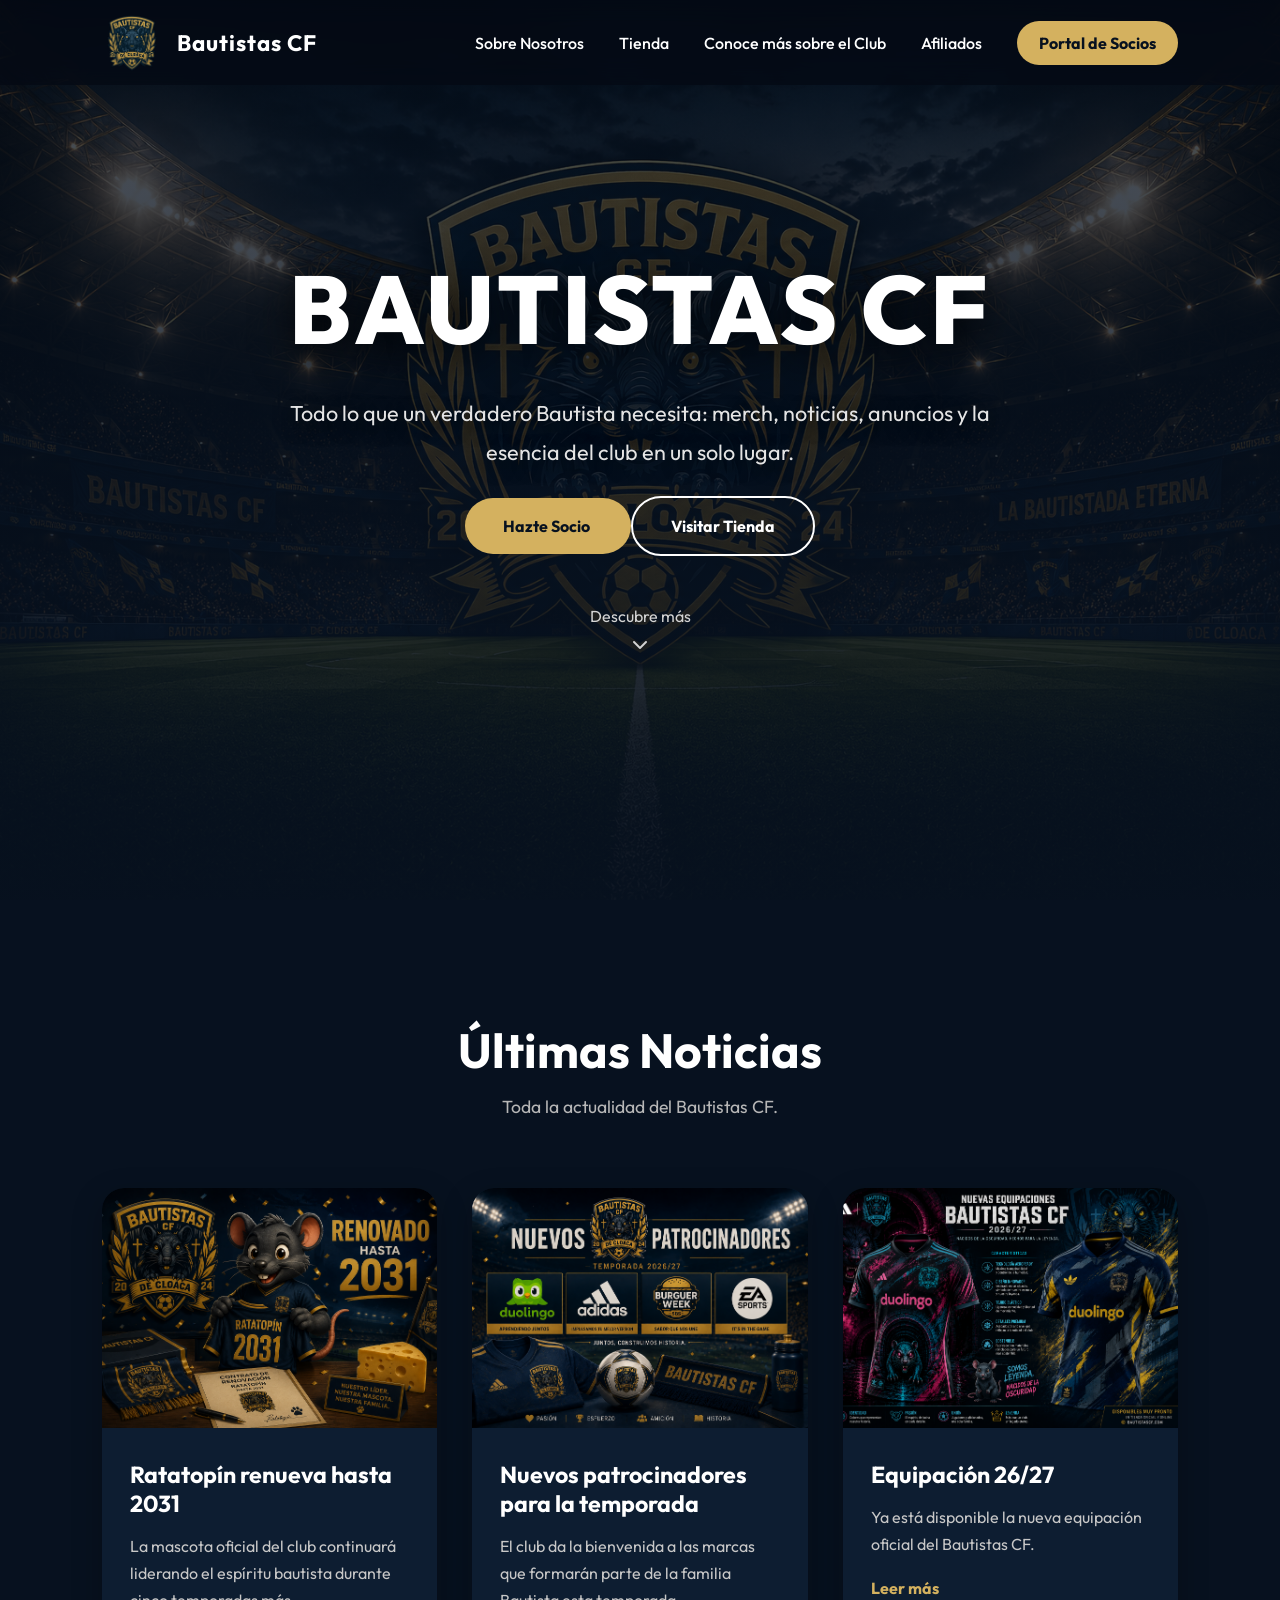
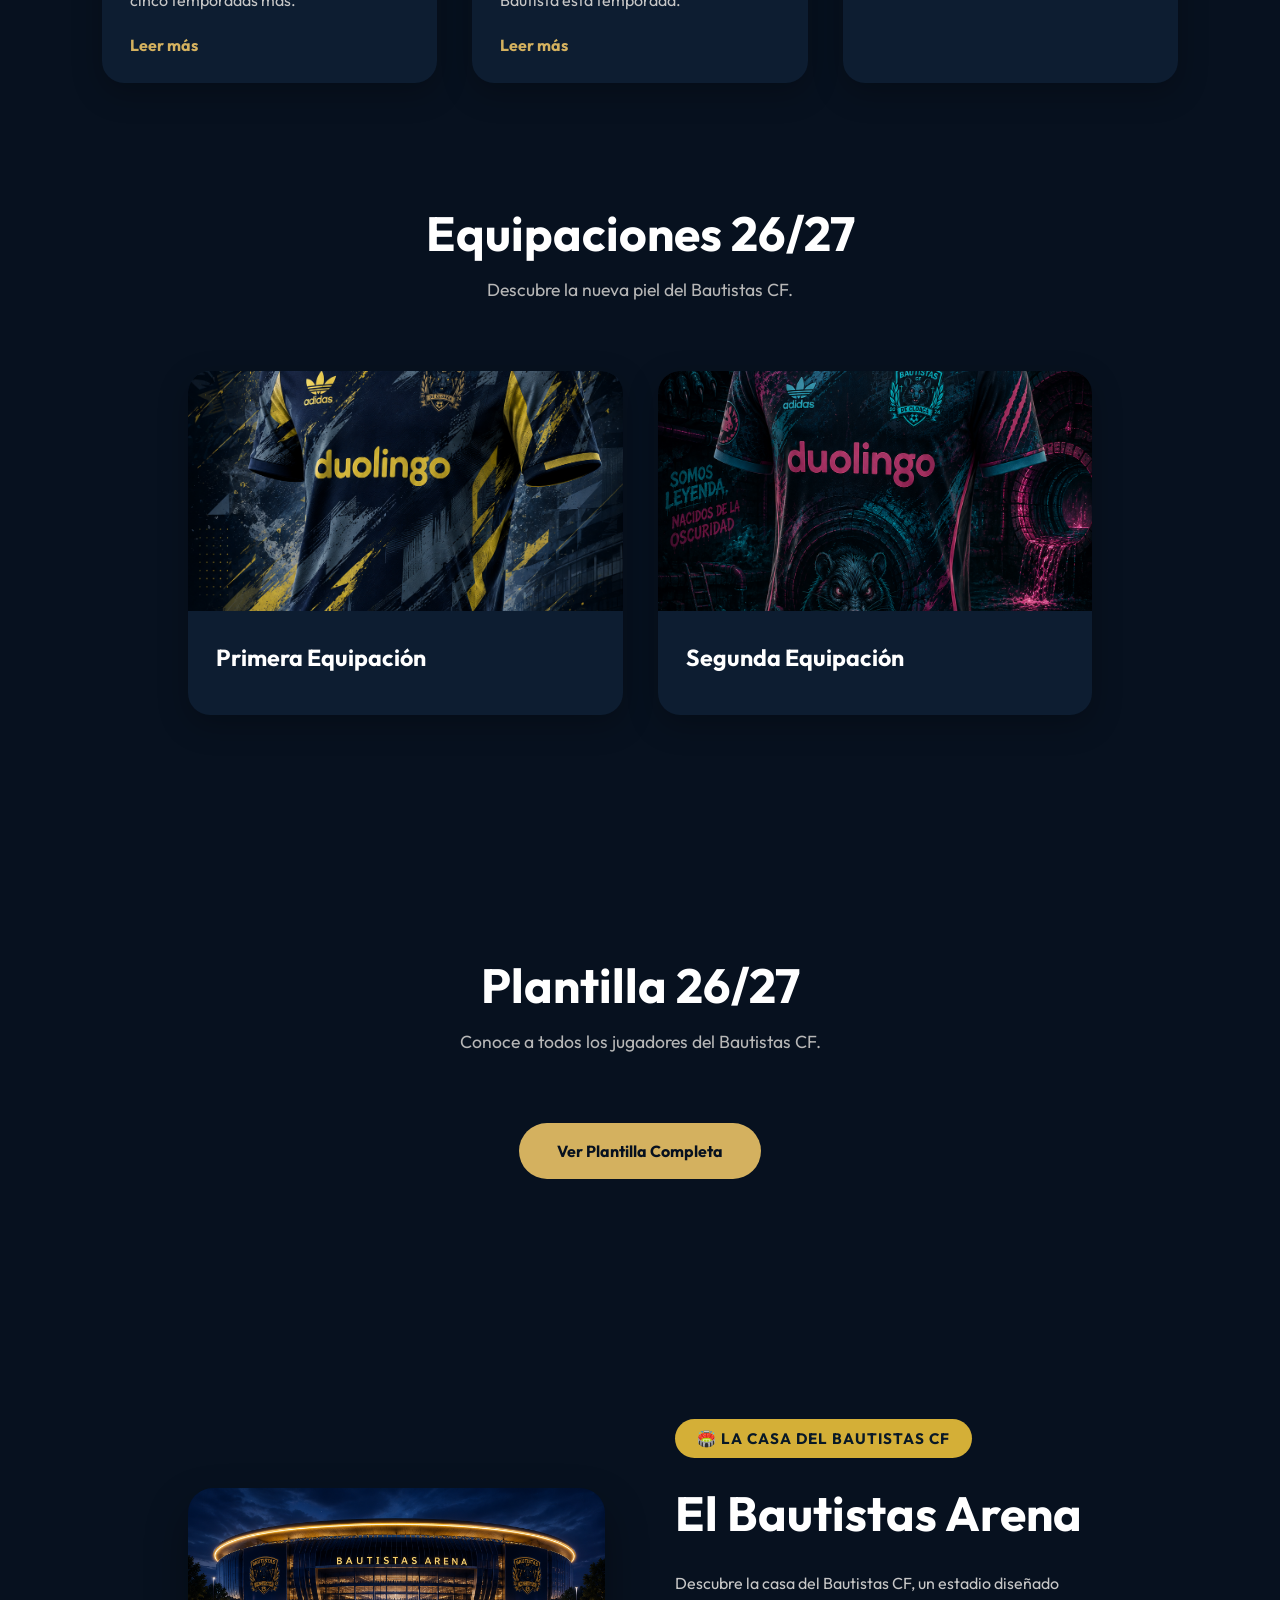
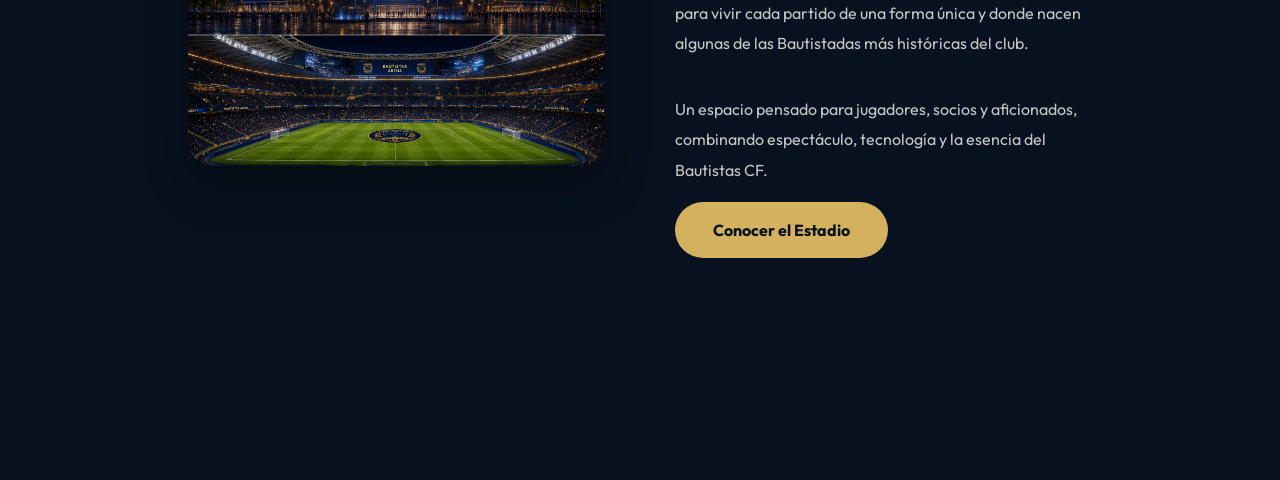
==== commit 5ffbbf8f: "Actualizar web" ====
--- a/index.html
+++ b/index.html
@@ -52,7 +52,7 @@
 
                 <li><a href="#club">Conoce más sobre el Club</a></li>
 
-                <li><a href="#afiliados">Nuestros Afiliados</a></li>
+                <li><a href="pages/afiliados.html" class="afiliados-btn">Afiliados</a></li>
 
                 <li><a href="pages/portal.html" class="portal-btn">Portal de Socios</a></li>
 
--- a/style.css
+++ b/style.css
@@ -2153,4 +2153,816 @@
 
     filter:
         drop-shadow(0 0 12px rgba(212, 175, 55, 0.6));
+}
+
+/* =========================================================
+   SOBRE NOSOTROS
+========================================================= */
+
+
+/* ================= HERO ================= */
+
+.sobre-hero {
+
+    position: relative;
+
+    min-height: 82vh;
+
+    display: flex;
+
+    align-items: center;
+
+    justify-content: center;
+
+    text-align: center;
+
+    overflow: hidden;
+
+    background:
+        linear-gradient(
+            rgba(5, 15, 30, .78),
+            rgba(5, 15, 30, .92)
+        ),
+        url("img/hero-bg.png") center / cover no-repeat;
+
+}
+
+.sobre-hero-overlay {
+
+    width: 90%;
+
+    max-width: 950px;
+
+    position: relative;
+
+    z-index: 2;
+
+    animation: fadeUp .9s ease;
+
+}
+
+.sobre-tag {
+
+    display: inline-block;
+
+    padding: 9px 20px;
+
+    margin-bottom: 25px;
+
+    border-radius: 30px;
+
+    background: #d4af37;
+
+    color: #081827;
+
+    font-size: .85rem;
+
+    font-weight: 800;
+
+    letter-spacing: 1.5px;
+
+}
+
+.sobre-hero h1 {
+
+    font-size: clamp(3.2rem, 7vw, 6rem);
+
+    line-height: 1;
+
+    font-weight: 800;
+
+    margin-bottom: 30px;
+
+}
+
+.sobre-hero h1 span {
+
+    display: block;
+
+    color: #d4af37;
+
+}
+
+.sobre-hero p {
+
+    max-width: 700px;
+
+    margin: 0 auto 40px;
+
+    color: #d5dce3;
+
+    font-size: 1.2rem;
+
+    line-height: 1.8;
+
+}
+
+
+/* ================= CONTENEDORES ================= */
+
+.sobre-seccion {
+
+    padding: 120px 8%;
+
+    background: #07111f;
+
+}
+
+.sobre-contenedor {
+
+    max-width: 1250px;
+
+    margin: auto;
+
+    display: grid;
+
+    grid-template-columns: 1fr 1fr;
+
+    gap: 80px;
+
+    align-items: center;
+
+}
+
+.sobre-contenedor.inverso {
+
+    grid-template-columns: 1.1fr .9fr;
+
+}
+
+
+/* ================= IMÁGENES ================= */
+
+.sobre-imagen {
+
+    display: flex;
+
+    justify-content: center;
+
+    align-items: center;
+
+    min-height: 430px;
+
+    border-radius: 30px;
+
+    background:
+        radial-gradient(
+            circle,
+            rgba(212,175,55,.15),
+            transparent 65%
+        ),
+        #0d1d31;
+
+    border: 1px solid rgba(212,175,55,.12);
+
+    overflow: hidden;
+
+}
+
+.sobre-imagen img {
+
+    width: 65%;
+
+    max-width: 350px;
+
+    filter:
+        drop-shadow(
+            0 25px 35px rgba(0,0,0,.5)
+        );
+
+    animation: float 5s ease-in-out infinite;
+
+}
+
+
+/* ================= TEXTOS ================= */
+
+.sobre-label {
+
+    display: inline-block;
+
+    margin-bottom: 18px;
+
+    color: #d4af37;
+
+    font-size: .8rem;
+
+    font-weight: 800;
+
+    letter-spacing: 2px;
+
+}
+
+.sobre-texto h2 {
+
+    font-size: clamp(2.5rem, 5vw, 4.3rem);
+
+    line-height: 1;
+
+    margin-bottom: 30px;
+
+    font-weight: 800;
+
+}
+
+.sobre-texto h2 span {
+
+    color: #d4af37;
+
+}
+
+.sobre-texto p {
+
+    color: #b9c5d0;
+
+    font-size: 1.08rem;
+
+    line-height: 1.9;
+
+    margin-bottom: 20px;
+
+}
+
+
+/* ================= FILOSOFÍA ================= */
+
+.sobre-filosofia {
+
+    padding: 120px 8%;
+
+    background: #0b1d2d;
+
+}
+
+.sobre-titulo {
+
+    text-align: center;
+
+    max-width: 800px;
+
+    margin: 0 auto 70px;
+
+}
+
+.sobre-titulo h2 {
+
+    font-size: clamp(2.5rem, 5vw, 4.5rem);
+
+    line-height: 1;
+
+    margin-bottom: 20px;
+
+}
+
+.sobre-titulo h2 span {
+
+    color: #d4af37;
+
+}
+
+.sobre-titulo p {
+
+    color: #aebdca;
+
+    font-size: 1.1rem;
+
+}
+
+
+/* ================= VALORES ================= */
+
+.valores-grid {
+
+    max-width: 1250px;
+
+    margin: auto;
+
+    display: grid;
+
+    grid-template-columns: repeat(4, 1fr);
+
+    gap: 25px;
+
+}
+
+.valor-card {
+
+    padding: 40px 30px;
+
+    background: #102436;
+
+    border: 1px solid rgba(255,255,255,.06);
+
+    border-radius: 22px;
+
+    text-align: center;
+
+    transition: .35s;
+
+}
+
+.valor-card:hover {
+
+    transform: translateY(-10px);
+
+    border-color: rgba(212,175,55,.5);
+
+    box-shadow:
+        0 20px 40px rgba(0,0,0,.3);
+
+}
+
+.valor-icono {
+
+    width: 70px;
+
+    height: 70px;
+
+    margin: 0 auto 25px;
+
+    display: flex;
+
+    align-items: center;
+
+    justify-content: center;
+
+    border-radius: 50%;
+
+    background: rgba(212,175,55,.12);
+
+    color: #d4af37;
+
+    font-size: 1.6rem;
+
+}
+
+.valor-card h3 {
+
+    font-size: 1.4rem;
+
+    margin-bottom: 15px;
+
+}
+
+.valor-card p {
+
+    color: #9eafbd;
+
+    line-height: 1.7;
+
+    font-size: .95rem;
+
+}
+
+
+/* ================= IDENTIDAD ================= */
+
+.sobre-identidad {
+
+    padding: 120px 8%;
+
+    background: #081827;
+
+}
+
+.colores-club {
+
+    margin-top: 35px;
+
+    display: flex;
+
+    gap: 30px;
+
+    flex-wrap: wrap;
+
+}
+
+.color-club {
+
+    display: flex;
+
+    align-items: center;
+
+    gap: 14px;
+
+}
+
+.color-muestra {
+
+    width: 48px;
+
+    height: 48px;
+
+    border-radius: 12px;
+
+    display: block;
+
+    border: 1px solid rgba(255,255,255,.1);
+
+}
+
+.color-muestra.azul {
+
+    background: #071827;
+
+}
+
+.color-muestra.dorado {
+
+    background: #d4af37;
+
+}
+
+.color-club strong {
+
+    display: block;
+
+    margin-bottom: 3px;
+
+}
+
+.color-club small {
+
+    color: #8999a8;
+
+}
+
+.identidad-escudo {
+
+    position: relative;
+
+    min-height: 500px;
+
+    display: flex;
+
+    align-items: center;
+
+    justify-content: center;
+
+}
+
+.identidad-escudo img {
+
+    width: 70%;
+
+    max-width: 400px;
+
+    position: relative;
+
+    z-index: 2;
+
+    filter:
+        drop-shadow(
+            0 25px 35px rgba(0,0,0,.55)
+        );
+
+    animation: float 5s ease-in-out infinite;
+
+}
+
+.escudo-brillo {
+
+    position: absolute;
+
+    width: 350px;
+
+    height: 350px;
+
+    border-radius: 50%;
+
+    background: rgba(212,175,55,.12);
+
+    filter: blur(60px);
+
+}
+
+
+/* ================= RATATOPÍN ================= */
+
+.sobre-personaje {
+
+    max-width: 1250px;
+
+    margin: 120px auto;
+
+    padding: 0 8%;
+
+    display: grid;
+
+    grid-template-columns: .8fr 1.2fr;
+
+    gap: 80px;
+
+    align-items: center;
+
+}
+
+.personaje-imagen {
+
+    min-height: 500px;
+
+    display: flex;
+
+    justify-content: center;
+
+    align-items: center;
+
+    background:
+        radial-gradient(
+            circle,
+            rgba(212,175,55,.12),
+            transparent 65%
+        );
+
+    border-radius: 30px;
+
+}
+
+.personaje-imagen img {
+
+    width: 80%;
+
+    max-width: 430px;
+
+    filter:
+        drop-shadow(
+            0 25px 30px rgba(0,0,0,.5)
+        );
+
+    transition: .5s;
+
+}
+
+.personaje-imagen:hover img {
+
+    transform:
+        scale(1.06)
+        rotate(-2deg);
+
+}
+
+.personaje-texto h2 {
+
+    font-size: clamp(2.8rem, 5vw, 4.5rem);
+
+    line-height: 1;
+
+    margin-bottom: 30px;
+
+}
+
+.personaje-texto h2 span {
+
+    color: #d4af37;
+
+}
+
+.personaje-texto p {
+
+    color: #b9c5d0;
+
+    font-size: 1.08rem;
+
+    line-height: 1.8;
+
+    margin-bottom: 18px;
+
+}
+
+
+/* ================= GORDON ================= */
+
+.sobre-gordon {
+
+    padding: 120px 8%;
+
+    background: #0b1d2d;
+
+}
+
+.gordon-imagen {
+
+    display: flex;
+
+    justify-content: center;
+
+    align-items: end;
+
+    min-height: 500px;
+
+    background:
+        linear-gradient(
+            to top,
+            rgba(212,175,55,.12),
+            transparent
+        );
+
+    border-radius: 30px;
+
+    overflow: hidden;
+
+}
+
+.gordon-imagen img {
+
+    width: 90%;
+
+    max-width: 500px;
+
+    transition: .5s;
+
+    filter:
+        drop-shadow(
+            0 25px 30px rgba(0,0,0,.45)
+        );
+
+}
+
+.gordon-imagen:hover img {
+
+    transform: scale(1.04);
+
+}
+
+
+/* ================= CTA FINAL ================= */
+
+.sobre-final {
+
+    padding: 130px 8%;
+
+    text-align: center;
+
+    background:
+        linear-gradient(
+            rgba(5,15,30,.9),
+            rgba(5,15,30,.96)
+        ),
+        url("img/hero-bg.png") center / cover no-repeat;
+
+}
+
+.sobre-final-contenido {
+
+    max-width: 800px;
+
+    margin: auto;
+
+}
+
+.sobre-final h2 {
+
+    font-size: clamp(2.8rem, 6vw, 5rem);
+
+    line-height: 1;
+
+    margin-bottom: 25px;
+
+}
+
+.sobre-final h2 span {
+
+    color: #d4af37;
+
+}
+
+.sobre-final p {
+
+    color: #b9c5d0;
+
+    font-size: 1.1rem;
+
+    line-height: 1.8;
+
+    margin-bottom: 40px;
+
+}
+
+.sobre-botones {
+
+    display: flex;
+
+    justify-content: center;
+
+    gap: 18px;
+
+    flex-wrap: wrap;
+
+}
+
+.sobre-botones .btn-primary,
+.sobre-botones .btn-secondary {
+
+    display: inline-flex;
+
+    align-items: center;
+
+    gap: 10px;
+
+}
+
+
+/* ================= RESPONSIVE ================= */
+
+@media(max-width:1000px) {
+
+    .valores-grid {
+
+        grid-template-columns: repeat(2,1fr);
+
+    }
+
+    .sobre-contenedor,
+    .sobre-contenedor.inverso {
+
+        grid-template-columns: 1fr;
+
+        gap: 50px;
+
+    }
+
+    .sobre-personaje {
+
+        grid-template-columns: 1fr;
+
+        gap: 50px;
+
+    }
+
+    .personaje-imagen {
+
+        min-height: 420px;
+
+    }
+
+}
+
+
+@media(max-width:600px) {
+
+    .sobre-hero {
+
+        min-height: 75vh;
+
+    }
+
+    .sobre-hero h1 {
+
+        font-size: 2.8rem;
+
+    }
+
+    .sobre-hero p {
+
+        font-size: 1rem;
+
+    }
+
+    .sobre-seccion,
+    .sobre-filosofia,
+    .sobre-identidad,
+    .sobre-gordon {
+
+        padding: 90px 6%;
+
+    }
+
+    .valores-grid {
+
+        grid-template-columns: 1fr;
+
+    }
+
+    .sobre-imagen {
+
+        min-height: 330px;
+
+    }
+
+    .personaje-imagen {
+
+        min-height: 350px;
+
+    }
+
+    .gordon-imagen {
+
+        min-height: 350px;
+
+    }
+
+    .sobre-botones {
+
+        flex-direction: column;
+
+    }
+
+    .sobre-botones a {
+
+        width: 100%;
+
+        justify-content: center;
+
+    }
+
 }
